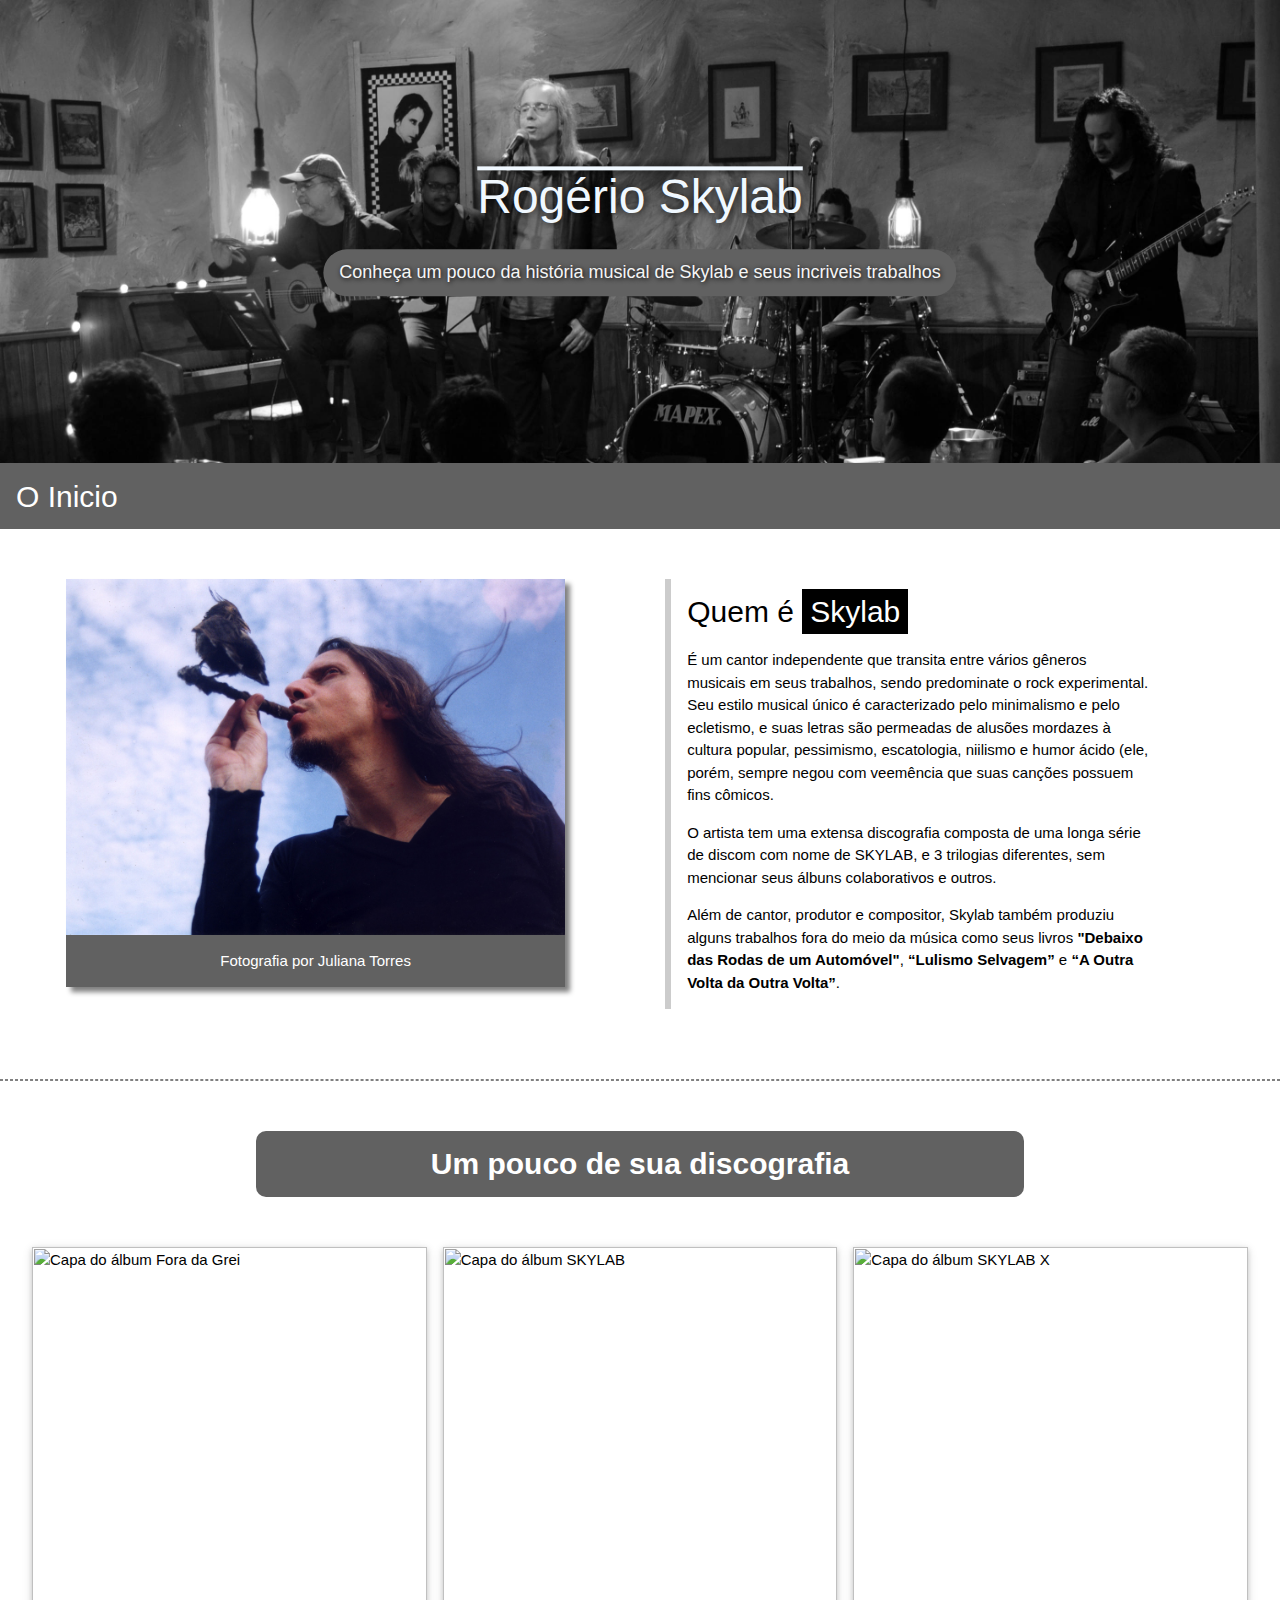
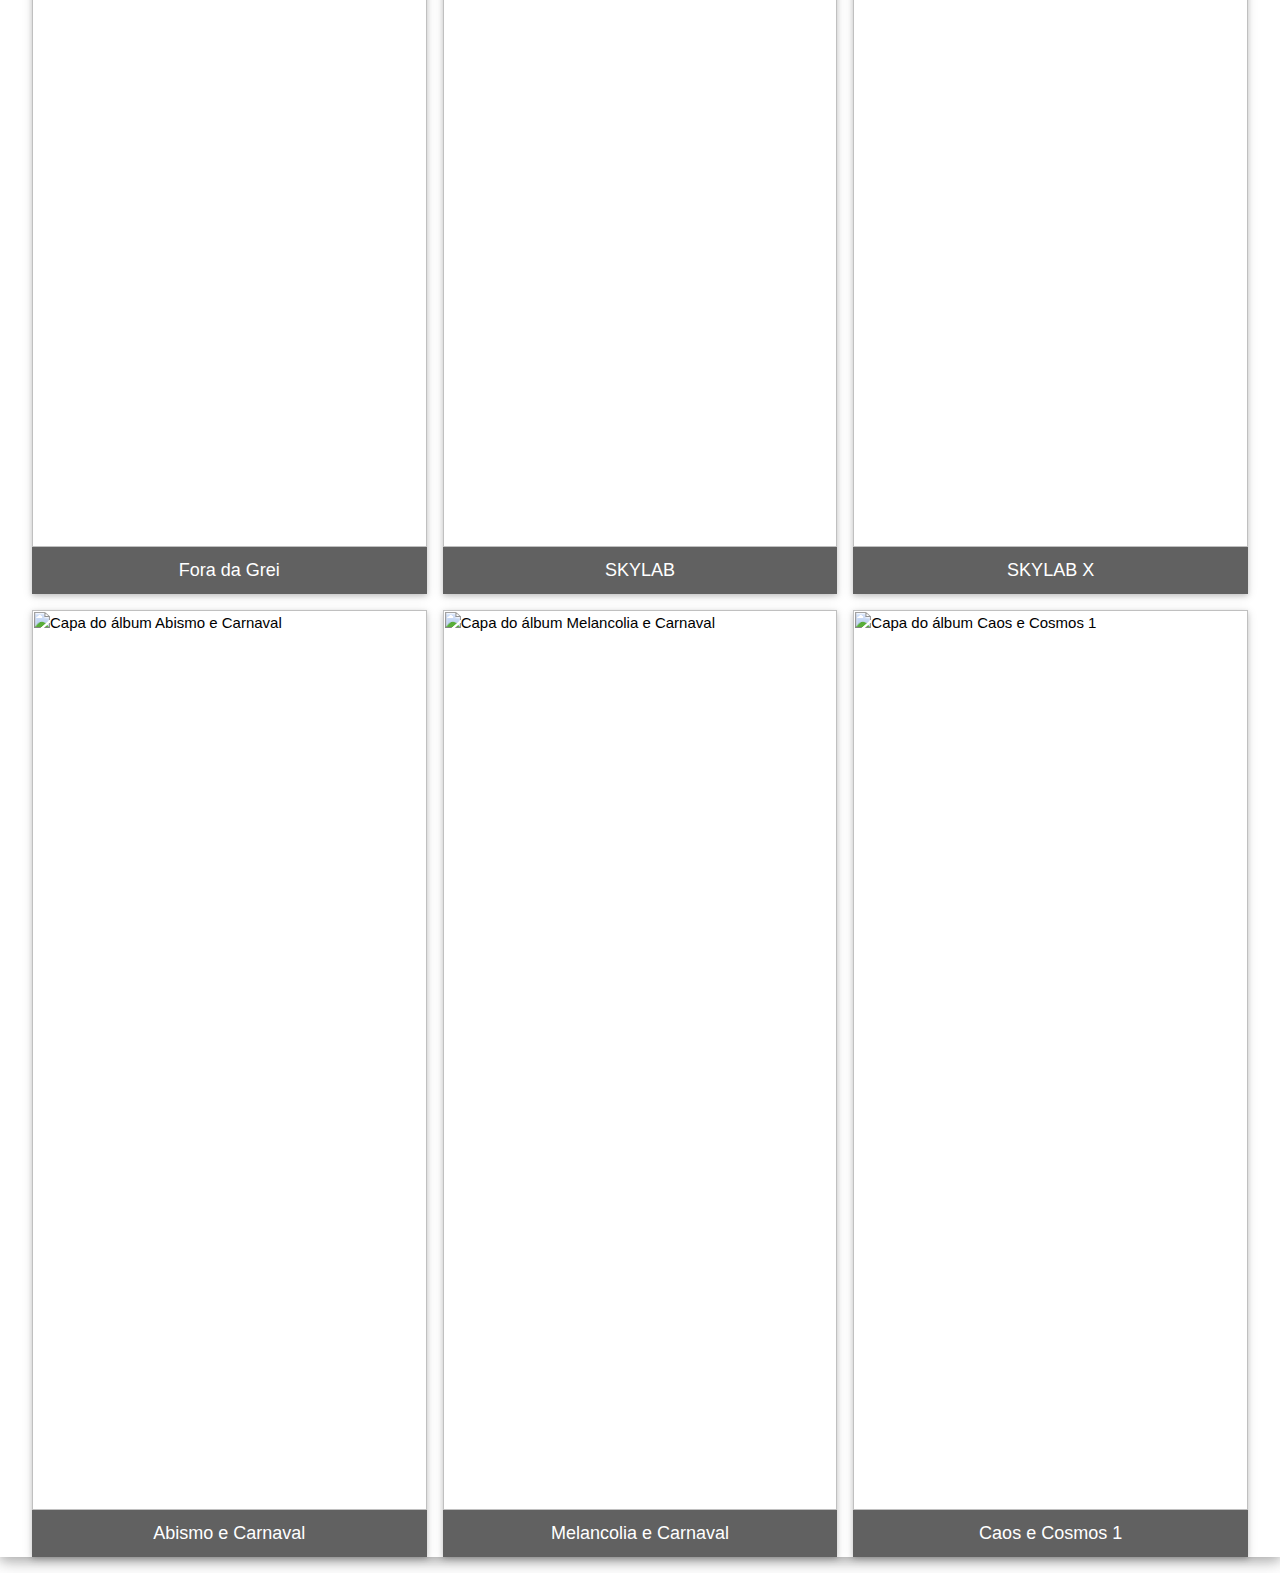
==== index.html @ dd17970e "Add files via upload" ====
<html>
    <head>
        <title>Rogério Skylab</title>
        <link rel="stylesheet" href="style.css">
        <link rel="stylesheet" href="https://www.w3schools.com/w3css/4/w3.css">
    </head>
    <body>
        <div class="w3-display-container">
            <img id="header" src="imgs/header.jpg" alt="skylab em gravação de DVD">
            <div class="w3-display-middle w3-center">
                <h1 id="titulo" class="w3-xxxlarge">Rogério Skylab</h1>
                <div class="w3-panel w3-dark-grey w3-round-xxlarge">
                    <h5 id="subtitulo">Conheça um pouco da história musical de Skylab e seus incriveis trabalhos</h5>
                </div>
            </div>
        </div>
        <div class="w3-card-4">
            <div class="w3-container w3-dark-gray">
                <h2>O Inicio</h2>
            </div>

            <div>
                <div class="w3-container">          
                    <div class="card">
                        <div class="foto-card">
                            <img src="imgs/sky_imprensa01.jpg" alt="Rogério Skylab" id="skylab-card">
                            <div class="w3-container w3-center w3-dark-gray">
                                <p>Fotografia por Juliana Torres</p>
                            </div>
                        </div>
                    </div>

                    <div class="art">
                        <div class="w3-container w3-leftbar">
                            <h2>Quem é <span class="w3-tag">Skylab</span></h2>
                            <p class="historia">
                            É um cantor independente que transita entre vários gêneros musicais em seus trabalhos, sendo predominate o rock experimental. 
                            Seu estilo musical único é caracterizado pelo minimalismo e pelo ecletismo, e suas letras são permeadas de alusões mordazes à cultura popular,
                            pessimismo, escatologia, niilismo e humor ácido (ele, porém, sempre negou com veemência que suas canções possuem fins cômicos.
                            </p>
                                    
                            <p class="historia">
                            O artista tem uma extensa discografia composta de uma longa série de discom com nome de SKYLAB, e 3 trilogias diferentes, sem mencionar seus álbuns
                            colaborativos e outros.
                            </p>
                            
                            <p class="historia">
                                Além de cantor, produtor e compositor, Skylab também produziu alguns trabalhos fora do meio da música como seus livros <b>"Debaixo das Rodas de um Automóvel"</b>,
                                <b>“Lulismo Selvagem”</b> e <b>“A Outra Volta da Outra Volta”</b>.
                            </p>
                        </div>
                    </div>
            </div>

            <hr class="separa">

            <div class="w3-container w3-dark-gray w3-center section">
                <h2><b>Um pouco de sua discografia</b></h2>
            </div>
            <div class="w3-row-padding w3-margin">
                <div class="w3-third">
                    <div class="w3-card">
                        <img src="imgs/fora_da_grei.jpg" alt="Capa do álbum Fora da Grei" style="width: 100%;" class="w3-hover-opacity">
                        <div class="w3-container w3-dark-gray w3-center">
                            <h5>Fora da Grei</h5>
                        </div>
                    </div>
                </div>

                <div class="w3-third">
                    <div class="w3-card">
                        <img src="imgs/skylab.jpeg" alt="Capa do álbum SKYLAB" style="width: 100%;" class="w3-hover-opacity">
                        <div class="w3-container w3-dark-gray w3-center">
                            <h5>SKYLAB</h5>
                        </div>
                    </div>
                </div>
                <div class="w3-third">
                    <div class="w3-card">
                        <img src="imgs/skylab_x.jpeg" alt="Capa do álbum SKYLAB X" style="width: 100%;" class="w3-hover-opacity">
                        <div class="w3-container w3-dark-gray w3-center">
                            <h5>SKYLAB X</h5>
                        </div>
                    </div>
                </div>
            </div>
            <div class="w3-row-padding w3-margin">
                <div class="w3-third">
                    <div class="w3-card">
                        <img src="imgs/abismo_carnaval.jpeg" alt="Capa do álbum Abismo e Carnaval" style="width: 100%;" class="w3-hover-opacity">
                        <div class="w3-container w3-dark-gray w3-center">
                            <h5>Abismo e Carnaval</h5>
                        </div>
                    </div>
                </div>

                <div class="w3-third">
                    <div class="w3-card">
                        <img src="imgs/melancolia_carnaval.jpeg" alt="Capa do álbum Melancolia e Carnaval" style="width: 100%;" class="w3-hover-opacity">
                        <div class="w3-container w3-dark-gray w3-center">
                            <h5>Melancolia e Carnaval</h5>
                        </div>
                    </div>
                </div>
                <div class="w3-third">
                    <div class="w3-card">
                        <img src="imgs/caos_cosmos_1.jpeg" alt="Capa do álbum Caos e Cosmos 1" style="width: 100%;" class="w3-hover-opacity">
                        <div class="w3-container w3-dark-gray w3-center">
                            <h5>Caos e Cosmos 1</h5>
                        </div>
                    </div>
                </div>
            </div>

            <!-- CONTINUAR AQUI -->

        </div>
    </body>
</html>
---- style.css ----
@import url('https://fonts.googleapis.com/css2?family=Merriweather&display=swap');

body {
    font-family: 'Merriweather', serif;
}

.separa {
    border: 1px dashed gray;
}

.card {
    width: 40%;
    margin: 50px;
    float: left;
}

.foto-card {
    width: fit-content;
    box-shadow: 5px 5px 5px gray;
}

.art {
    width: 40%;
    margin: 50px;
    float: left;
}

.section {
    width: 60%;
    margin: 50px auto;
    border-radius: 10px;
}

/*  IDs  */

#titulo {
    color: aliceblue;
    text-shadow:0px 0px 10px black;
    text-decoration: overline;
}
#subtitulo {
    color: whitesmoke;
    text-shadow: 1px 1px 5px #000;
}
#header {
    width: 100%;
}
#skylab-card {
    width: 100%;
    float: left;
}

.historia {
    text-size-adjust: 70%;
}
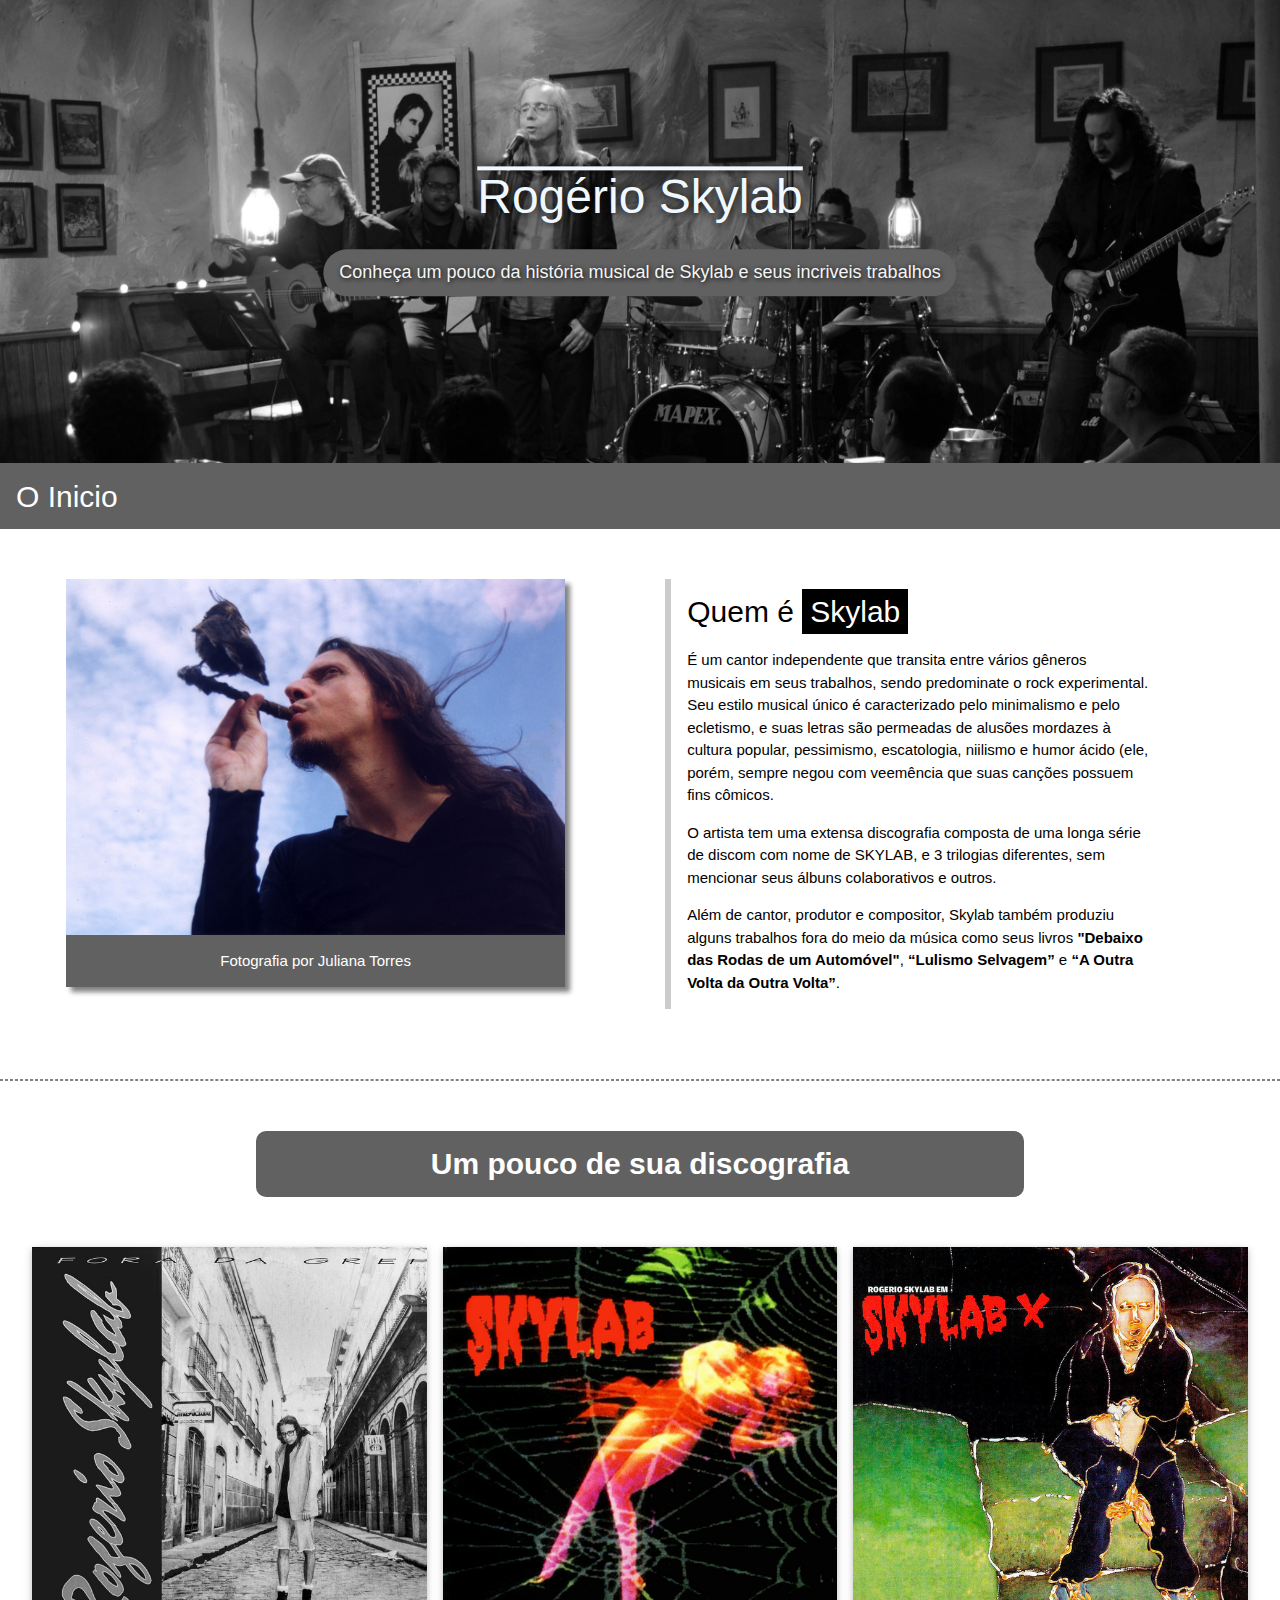
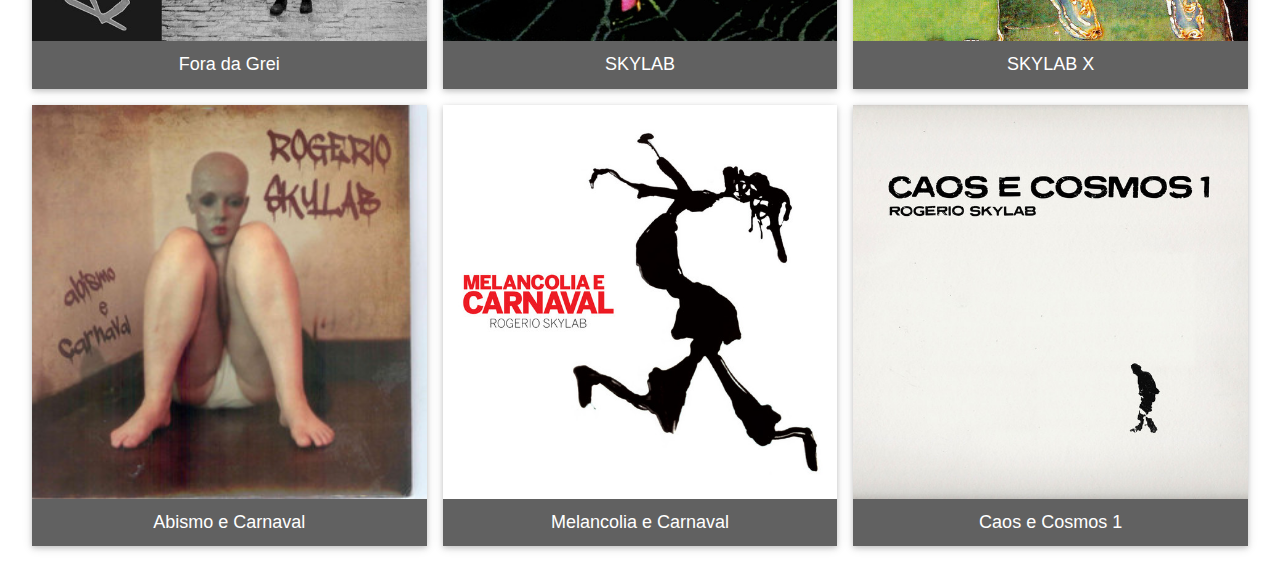
==== commit d17354d6: "Update index.html" ====
--- a/index.html
+++ b/index.html
@@ -1,4 +1,5 @@
-<html>
+<!DOCTYPE html>
+<html lang="pt-BR">
     <head>
         <title>Rogério Skylab</title>
         <link rel="stylesheet" href="style.css">
@@ -14,7 +15,6 @@
                 </div>
             </div>
         </div>
-        <div class="w3-card-4">
             <div class="w3-container w3-dark-gray">
                 <h2>O Inicio</h2>
             </div>
@@ -116,4 +116,4 @@
 
         </div>
     </body>
-</html>+</html>
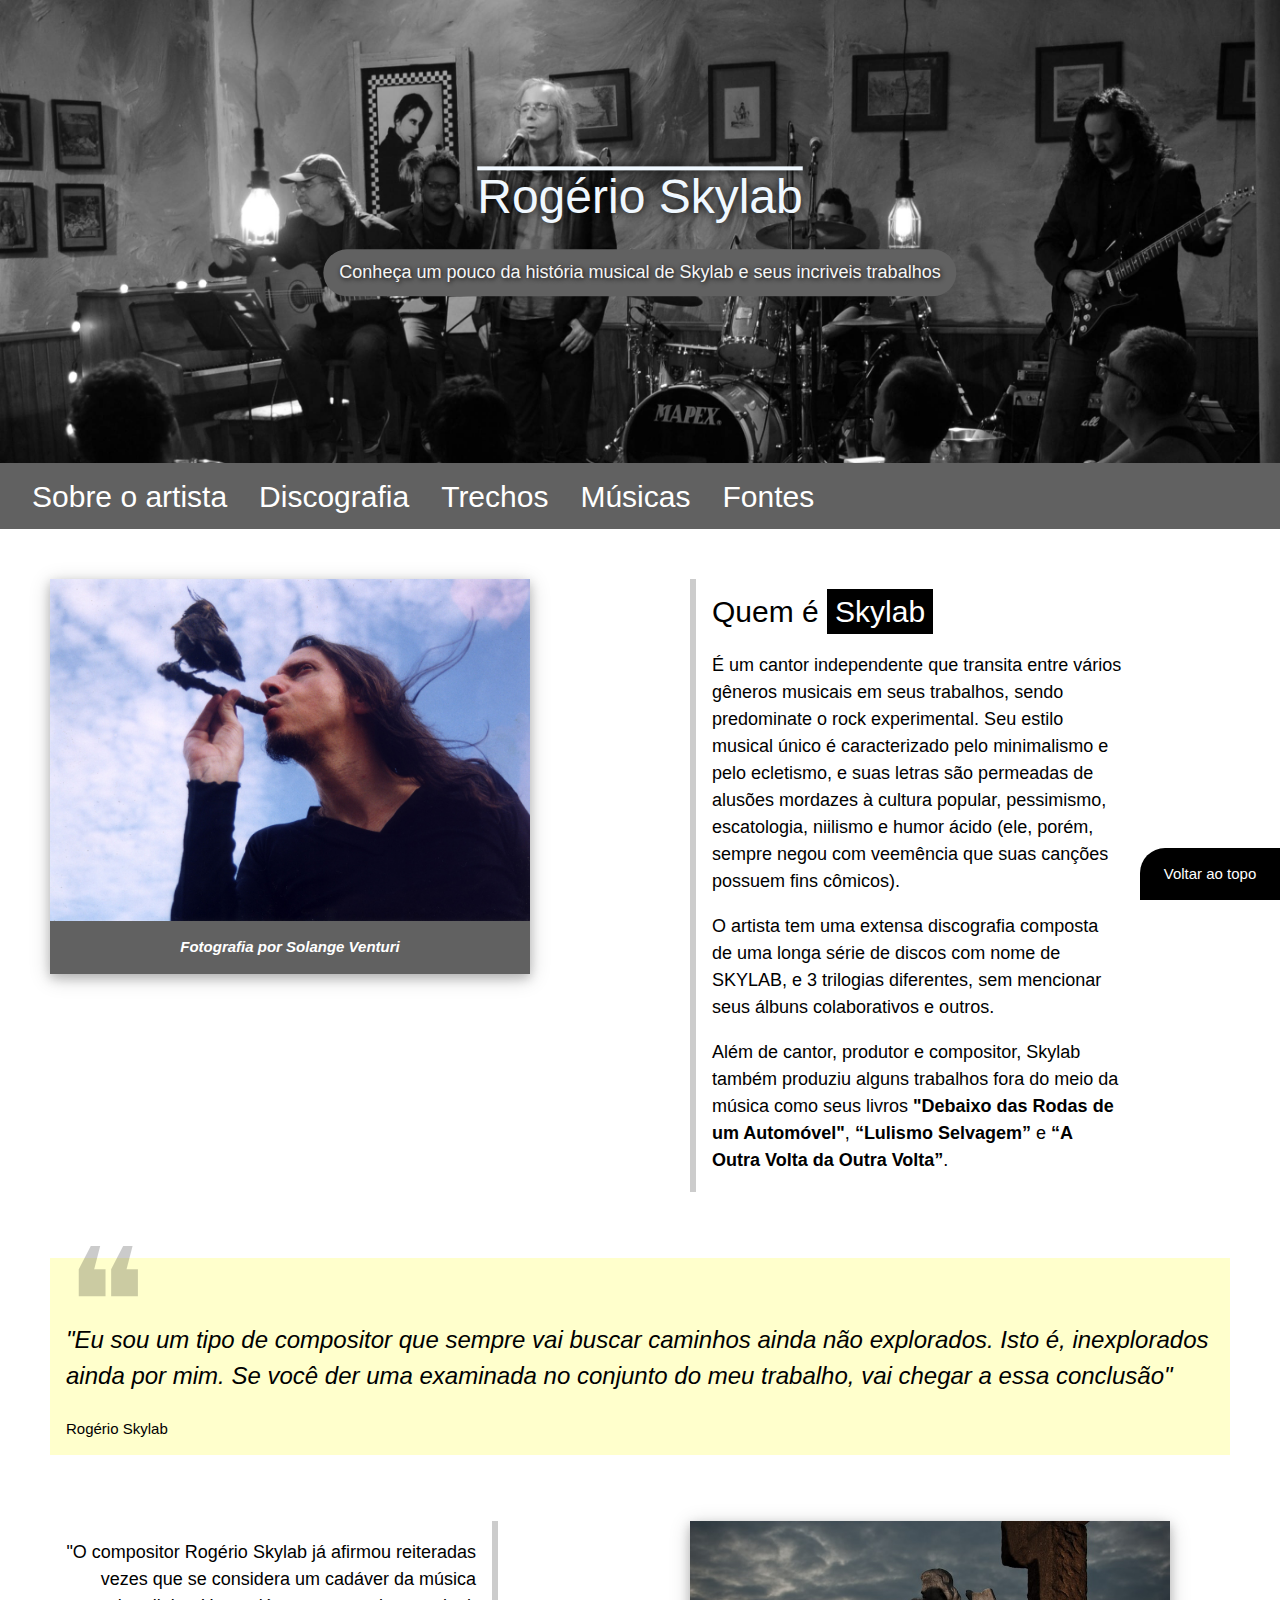
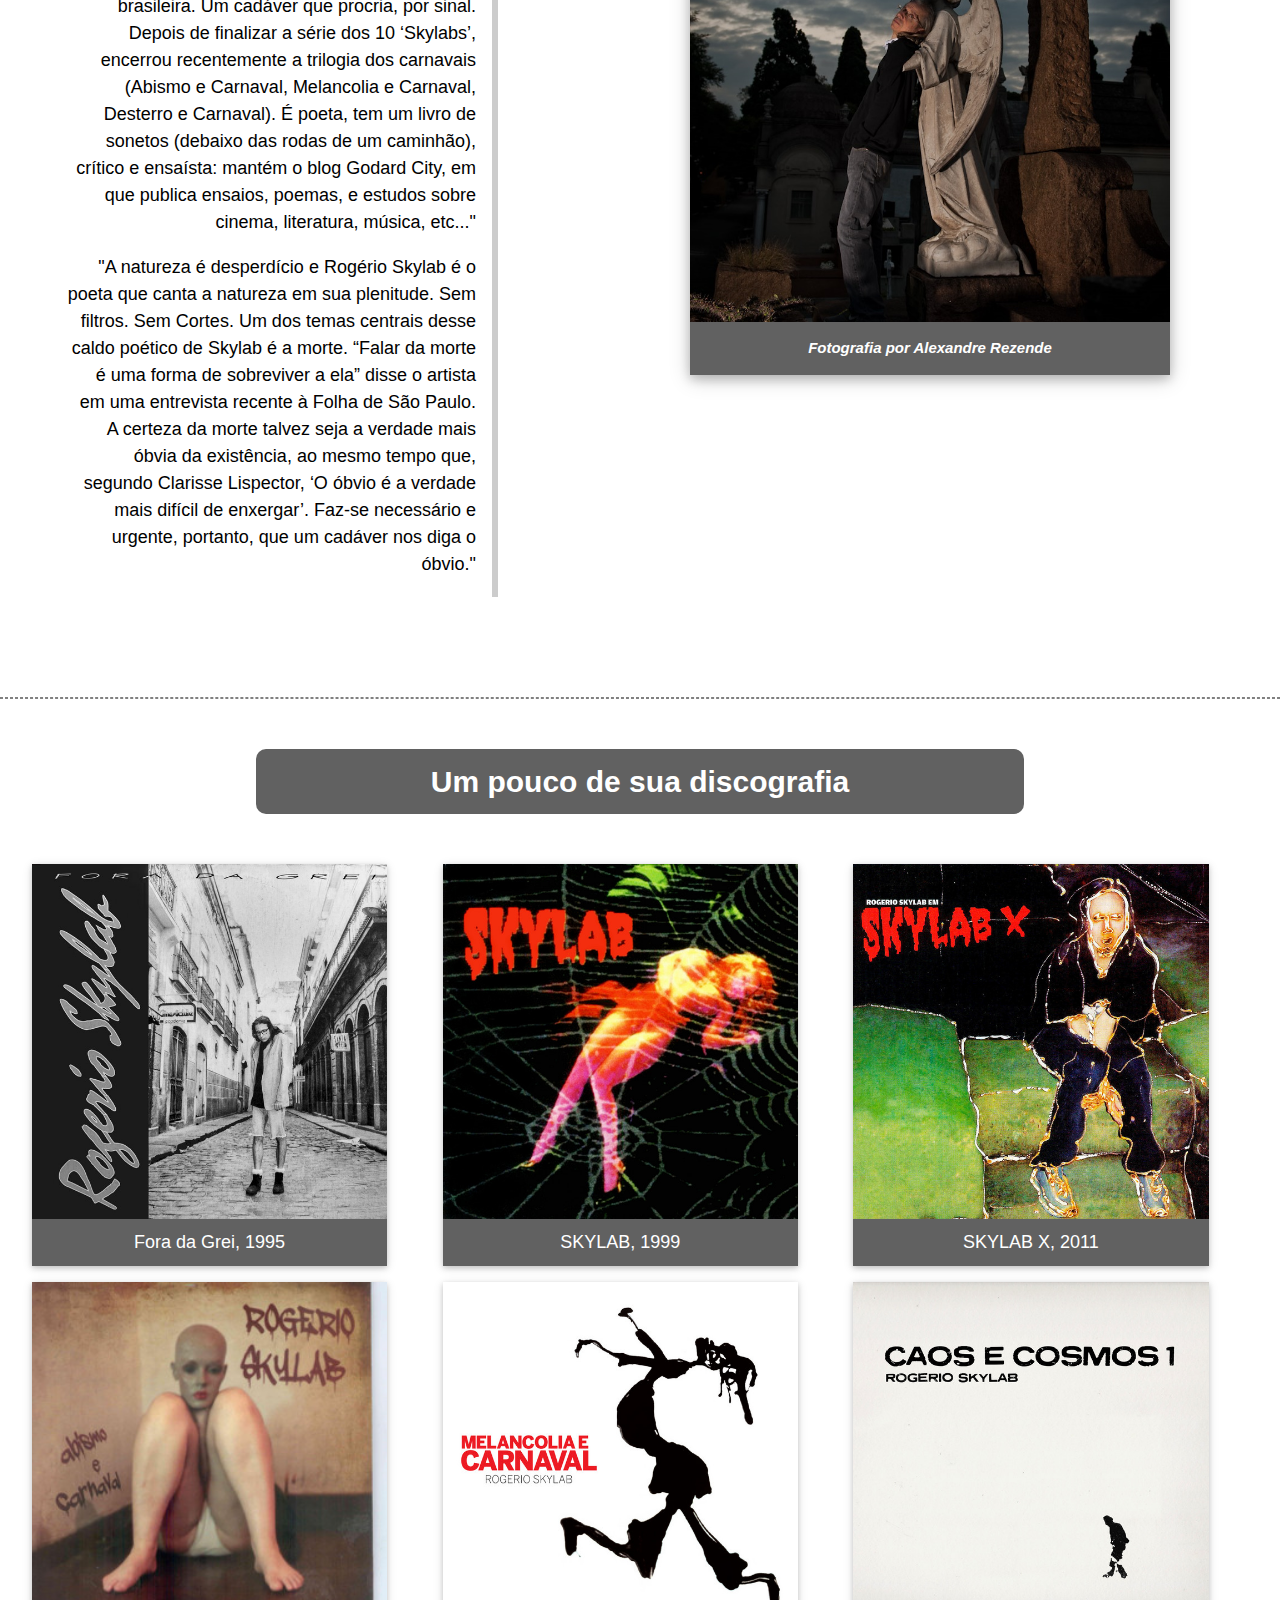
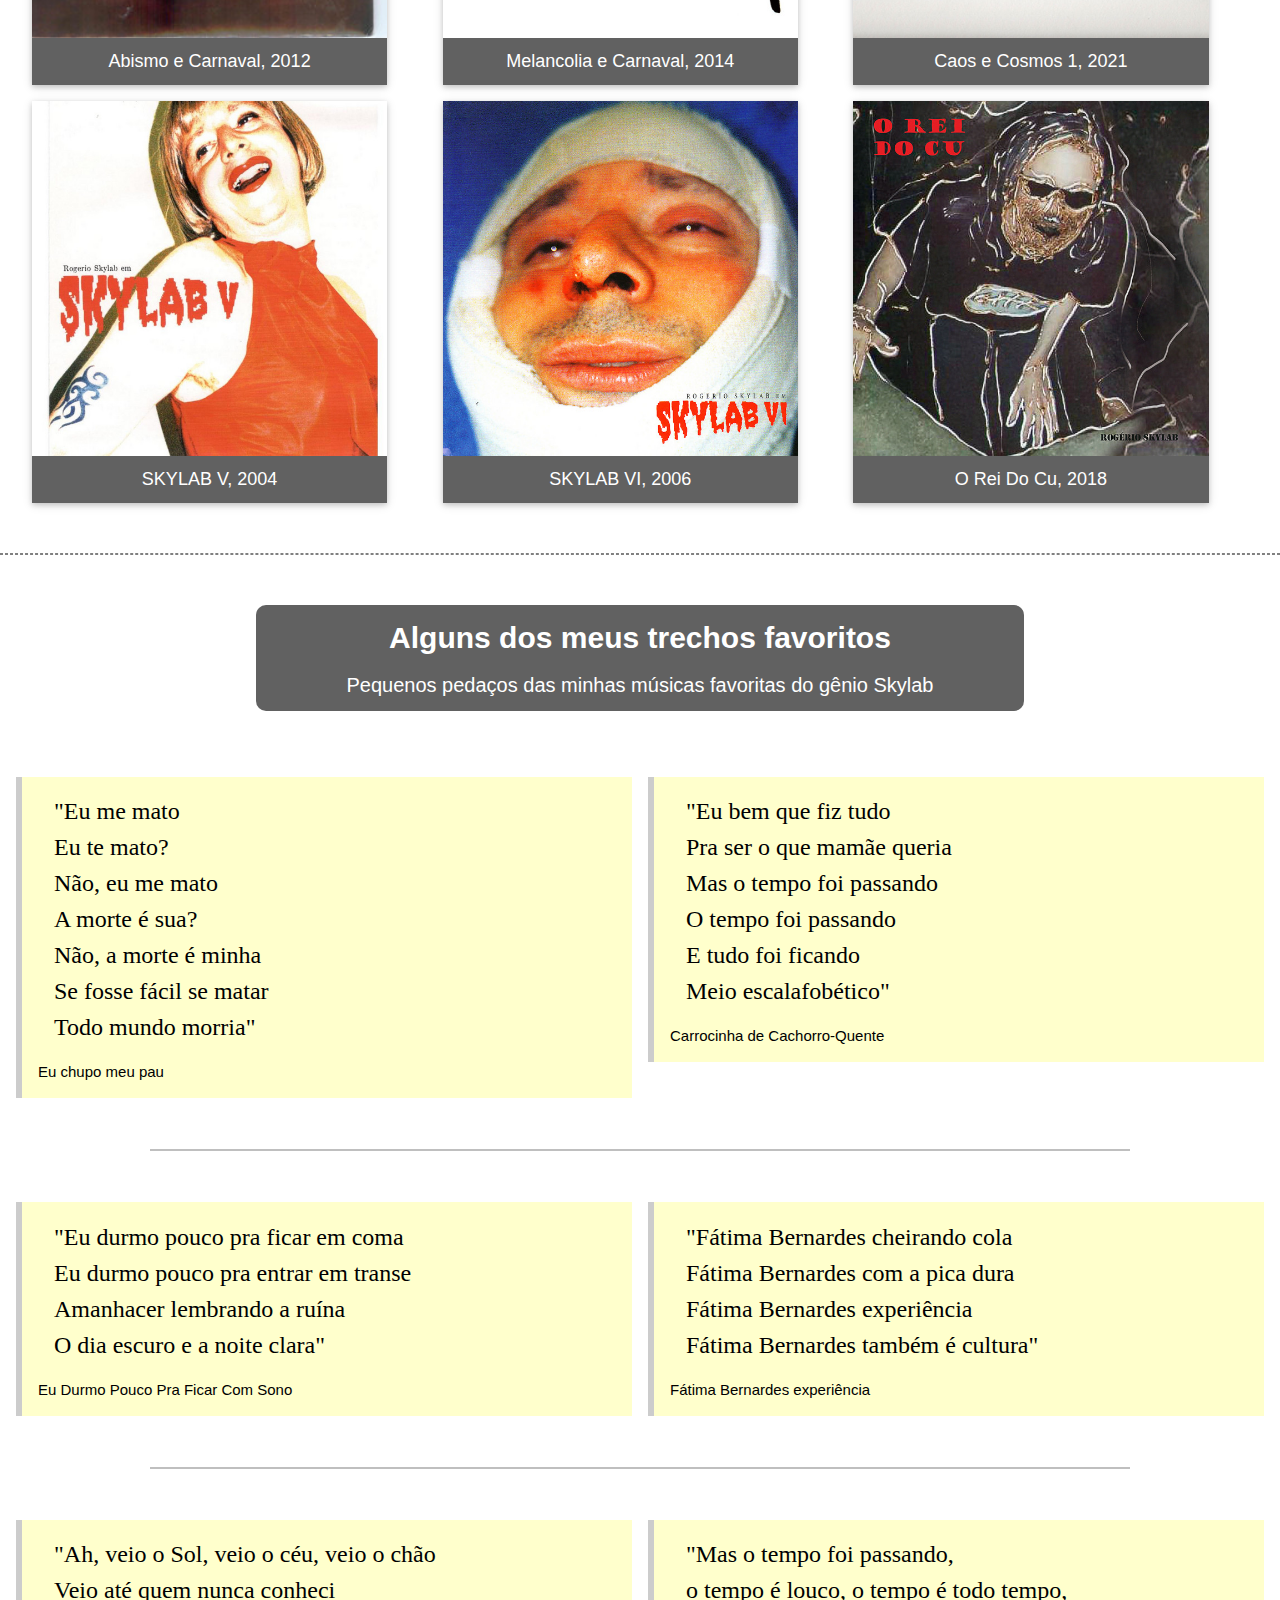
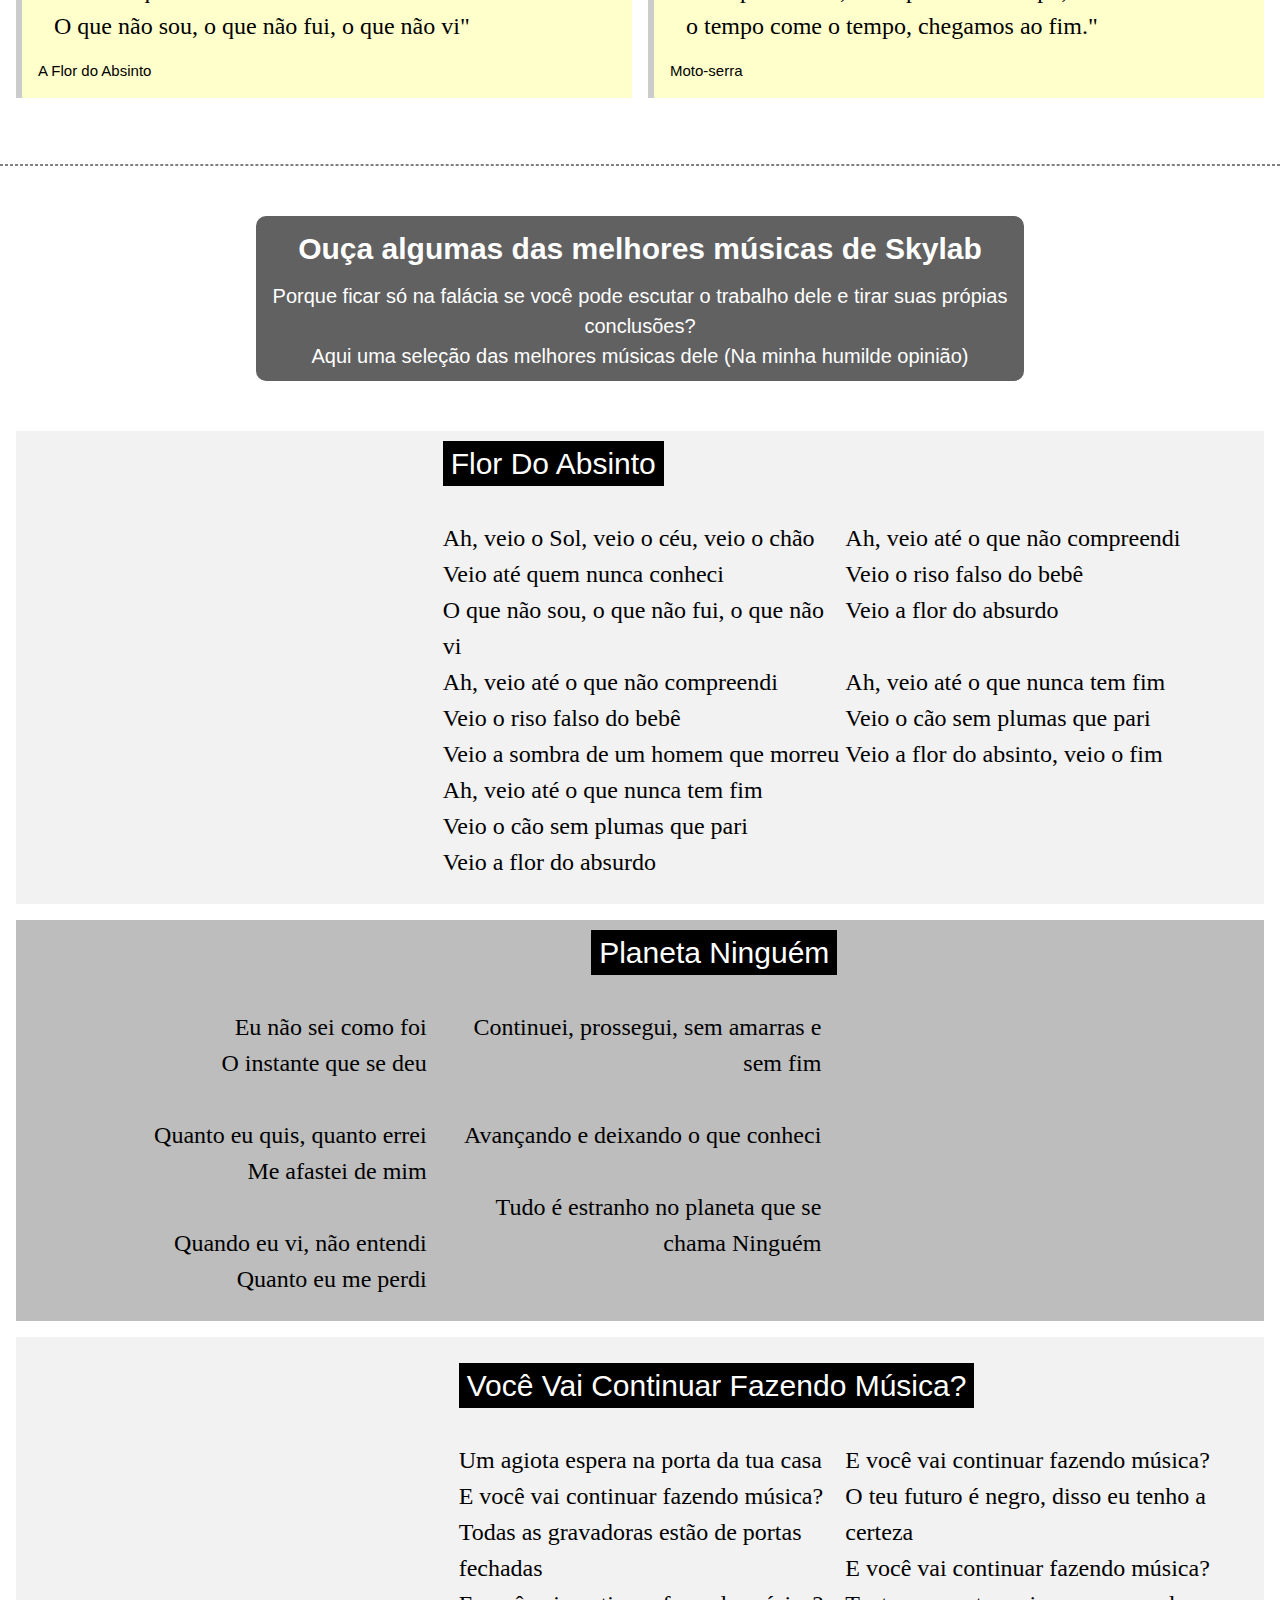
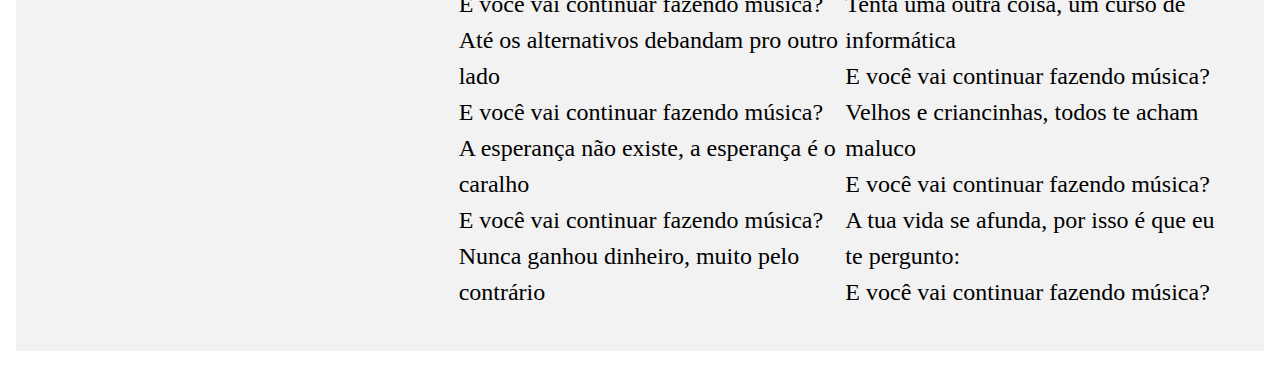
==== commit a6bf305c: "Add files via upload" ====
--- a/index.html
+++ b/index.html
@@ -1,11 +1,20 @@
 <!DOCTYPE html>
 <html lang="pt-BR">
-    <head>
-        <title>Rogério Skylab</title>
-        <link rel="stylesheet" href="style.css">
-        <link rel="stylesheet" href="https://www.w3schools.com/w3css/4/w3.css">
-    </head>
-    <body>
+
+<head>
+    <title>Rogério Skylab</title>
+    <link rel="stylesheet" href="css/style.css">
+    <link rel="stylesheet" href="https://www.w3schools.com/w3css/4/w3.css">
+    <link rel="shortcut icon" href="imgs/favicon.ico" type="image/x-icon">
+</head>
+
+<body>
+    <div>
+        <div class="topo">
+            <a href="#">
+                <p>Voltar ao topo</p>
+            </a>
+        </div>
         <div class="w3-display-container">
             <img id="header" src="imgs/header.jpg" alt="skylab em gravação de DVD">
             <div class="w3-display-middle w3-center">
@@ -15,105 +24,567 @@
                 </div>
             </div>
         </div>
-            <div class="w3-container w3-dark-gray">
-                <h2>O Inicio</h2>
-            </div>
+        <div class="w3-container w3-dark-gray" id="inicio">
+            <div class="nav-item"><a href="#inicio">
+                    <h2>Sobre o artista</h2>
+                </a></div>
+            <div class="nav-item"><a href="#disco">
+                    <h2>Discografia</h2>
+                </a></div>
+            <div class="nav-item"><a href="#trechos">
+                    <h2>Trechos</h2>
+                </a></div>
+            <div class="nav-item"><a href="#ouvir">
+                    <h2>Músicas</h2>
+                </a></div>
+                <div class="nav-item"><a href="fontes.html">
+                    <h2>Fontes</h2>
+                </a></div>
+
+        </div>
+
+        <div>
+            <div class="w3-row">
+                <div class="w3-half">
+                    <div class="w3-card-4 skylab-card">
+                        <img src="imgs/sky_imprensa01.jpg" alt="Rogério Skylab" class="card-img w3-hover-grayscale">
+                        <div class="w3-container w3-center w3-dark-gray">
+                            <p>Fotografia por Solange Venturi</p>
+                        </div>
+                    </div>
+                </div>
+                <div class="w3-half">
+                    <div class="w3-container w3-leftbar skylab-info">
+                        <h2>Quem é <span class="w3-tag">Skylab</span></h2>
+                        <p class="w3-large">
+                            É um cantor independente que transita entre vários gêneros musicais em seus trabalhos, sendo
+                            predominate o rock experimental.
+                            Seu estilo musical único é caracterizado pelo minimalismo e pelo ecletismo, e suas letras
+                            são permeadas de alusões mordazes à cultura popular,
+                            pessimismo, escatologia, niilismo e humor ácido (ele, porém, sempre negou com veemência que
+                            suas canções possuem fins cômicos).
+                        </p>
+
+                        <p class="w3-large">
+                            O artista tem uma extensa discografia composta de uma longa série de discos com nome de
+                            SKYLAB, e 3 trilogias diferentes, sem mencionar seus álbuns
+                            colaborativos e outros.
+                        </p>
+
+                        <p class="w3-large">
+                            Além de cantor, produtor e compositor, Skylab também produziu alguns trabalhos fora do meio
+                            da música como seus livros <b>"Debaixo das Rodas de um Automóvel"</b>,
+                            <b>“Lulismo Selvagem”</b> e <b>“A Outra Volta da Outra Volta”</b>.
+                        </p>
+                    </div>
+                </div>
+            </div>
+            <div class="w3-panel w3-pale-yellow quote">
+                <span style="font-size:150px;line-height:0.6em;opacity:0.2">&#10077;</span>
+                <p class="w3-xlarge" style="margin-top:-40px">
+                    <i>"Eu sou um tipo de compositor que sempre vai buscar caminhos ainda não explorados. Isto é,
+                        inexplorados ainda por mim. Se você der uma examinada no conjunto do meu trabalho, vai chegar a
+                        essa conclusão"</i>
+                </p>
+                <p>Rogério Skylab</p>
+            </div>
+
+            <div class="w3-row">
+                <div class="w3-half">
+                    <div class="w3-container w3-rightbar w3-large skylab-info w3-right-align">
+                        <p>"O compositor Rogério Skylab já afirmou reiteradas vezes que se considera um cadáver da
+                            música brasileira. Um cadáver que procria, por sinal. Depois de finalizar a série dos 10
+                            ‘Skylabs’, encerrou recentemente a trilogia dos carnavais (Abismo e Carnaval, Melancolia e
+                            Carnaval, Desterro e Carnaval). É poeta, tem um livro de sonetos (debaixo das rodas de um
+                            caminhão), crítico e ensaísta: mantém o blog Godard City, em que publica ensaios, poemas, e
+                            estudos sobre cinema, literatura, música, etc..."
+                        </p>
+                        <p>"A natureza é desperdício e Rogério Skylab é o poeta que canta a natureza em sua plenitude.
+                            Sem filtros. Sem Cortes.
+                            Um dos temas centrais desse caldo poético de Skylab é a morte. “Falar da morte é uma forma
+                            de sobreviver a ela” disse o artista em uma entrevista recente à Folha de São Paulo. A
+                            certeza da morte talvez seja a verdade mais óbvia da existência, ao mesmo tempo que, segundo
+                            Clarisse Lispector, ‘O óbvio é a verdade mais difícil de enxergar’. Faz-se necessário e
+                            urgente, portanto, que um cadáver nos diga o óbvio."
+                        </p>
+                    </div>
+                </div>
+                <div class="w3-half">
+                    <div class="w3-card-4 skylab-card" >
+                        <img src="imgs/04_2011_1.jpg" alt="Skylab em cemitério" class="card-img w3-hover-grayscale">
+                        <div class="w3-container w3-center w3-dark-gray">
+                            <p>Fotografia por Alexandre Rezende</p>
+                        </div>
+                    </div>
+                </div>
+            </div>
+
+            <hr class="separa">
+
+            <div class="w3-container w3-dark-gray w3-center section" id="disco">
+                <h2><b>Um pouco de sua discografia</b></h2>
+            </div>
+            <div class="w3-row-padding w3-margin">
+                <div class="w3-third">
+                    <div class="w3-card cover">
+                        <img src="imgs/fora_da_grei.jpg" alt="Capa do álbum Fora da Grei">
+                        <div class="texto">
+                            <ul class="list">
+                                <h3>Tracklist</h3>
+                                <li>Uma Ideia na Mão e um Violão Vagabundo na Cabeça</li>
+                                <li>Fora da Grei</li>
+                                <li>Blues do Para-Choque</li>
+                                <li>Casas da Banha</li>
+                                <li>Palavras São Voláteis</li>
+                                <li>Essa Voz</li>
+                                <li>Naquela Noite</li>
+                                <li>Minha Vida É uma Estrada</li>
+                                <li>Tucuruí</li>
+                                <li>Polka</li>
+                            </ul>
+                        </div>
+                        <div class="w3-container w3-dark-gray w3-center">
+                            <h5>Fora da Grei, 1995</h5>
+                        </div>
+                    </div>
+                </div>
+
+                <div class="w3-third">
+                    <div class="w3-card cover">
+                        <img src="imgs/skylab.jpeg" alt="Capa do álbum SKYLAB">
+                        <div class="texto">
+                            <ul class="list">
+                                <h3>Tracklist</h3>
+                                <li>Motosserra</li>
+                                <li>Urubu</li>
+                                <li>Matador de Passarinho</li>
+                                <li>Matadouro de Almas</li>
+                                <li>Derrame</li>
+                                <li>No Cemitério</li>
+                                <li>Funérea</li>
+                                <li>Naquela Noite</li>
+                                <li>Vampiro Mordido</li>
+                                <li>Pedigree</li>
+                                <li>Carne Humana</li>
+                            </ul>
+                        </div>
+                        <div class="w3-container w3-dark-gray w3-center">
+                            <h5>SKYLAB, 1999</h5>
+                        </div>
+                    </div>
+                </div>
+                <div class="w3-third">
+                    <div class="w3-card cover">
+                        <img src="imgs/skylab_x.jpeg" alt="Capa do álbum SKYLAB X">
+                        <div class="texto">
+                            <ul class="list">
+                                <h3>Tracklist</h3>
+                                <li>Analfabeto</li>
+                                <li>Se Tá Tudo Por Um Triz</li>
+                                <li>Aonde Eu Vivo, Aonde Eu Moro</li>
+                                <li>Eu Não Consigo Sair Daqui</li>
+                                <li>Bandeira Negra</li>
+                                <li>Zumbi É Gay</li>
+                                <li>Cueca</li>
+                                <li>Avesso</li>
+                                <li>Eu Roubei A Gravata?</li>
+                                <li>No Sertão Da Minha Vida</li>
+                                <li>O Pensamento Voa</li>
+                                <li>O Trem</li>
+                                <li>O Corvo</li>
+                                <li>Quem Responde É O Diabo</li>
+                                <li>Rota Em Colisão</li>
+                            </ul>
+                        </div>
+
+                        <div class="w3-container w3-dark-gray w3-center">
+                            <h5>SKYLAB X, 2011</h5>
+                        </div>
+                    </div>
+                </div>
+            </div>
+            <div class="w3-row-padding w3-margin">
+                <div class="w3-third">
+                    <div class="w3-card cover">
+                        <img src="imgs/abismo_carnaval.jpeg" alt="Capa do álbum Abismo e Carnaval">
+                        <div class="texto">
+                            <ul class="list">
+                                <h3>Tracklist</h3>
+                                <li>Abismo E Carnaval</li>
+                                <li>Sem Saída</li>
+                                <li>Um Acorde Imperfeito</li>
+                                <li>Palmeira Brasileira</li>
+                                <li>Seca E Capim</li>
+                                <li>Empadinha De Camarão</li>
+                                <li>Se Fosse Impossível A Canção</li>
+                                <li>Só</li>
+                                <li>Num Banco Da Praça</li>
+                                <li>Baleia De Aquário</li>
+                                <li>Eu Sou Uma Pedra</li>
+                                <li>Equivocidade</li>
+                            </ul>
+                        </div>
+                        <div class="w3-container w3-dark-gray w3-center">
+                            <h5>Abismo e Carnaval, 2012</h5>
+                        </div>
+                    </div>
+                </div>
+
+                <div class="w3-third">
+                    <div class="w3-card cover">
+                        <img src="imgs/melancolia_carnaval.jpeg" alt="Capa do álbum Melancolia e Carnaval">
+                        <div class="texto">
+                            <ul class="list">
+                                <h3>Tracklist</h3>
+                                <li>Elegante, Decadente</li>
+                                <li>Beira Do Cais</li>
+                                <li>Palavras São Voláteis</li>
+                                <li>Hino Americano</li>
+                                <li>Cogito</li>
+                                <li>Desmanchar</li>
+                                <li>Aqui Todo Mundo É Preto</li>
+                                <li>Tudo É Tão Deprê</li>
+                                <li>Eu Corro</li>
+                                <li>Curador</li>
+                                <li>Vamos Esquecer</li>
+                            </ul>
+                        </div>
+                        <div class="w3-container w3-dark-gray w3-center">
+                            <h5>Melancolia e Carnaval, 2014</h5>
+                        </div>
+                    </div>
+                </div>
+                <div class="w3-third">
+                    <div class="w3-card cover">
+                        <img src="imgs/caos_cosmos_1.jpeg" alt="Capa do álbum Caos e Cosmos 1">
+                        <div class="texto">
+                            <ul class="list">
+                                <h3>Tracklist</h3>
+                                <li>Nave Prateada</li>
+                                <li>As Vozes</li>
+                                <li>E recomeça tudo a girar</li>
+                                <li>EU</li>
+                                <li>No Vazio da Canção</li>
+                                <li>Canção da Meia Noite</li>
+                                <li>Quem será que ele é?</li>
+                                <li>Esse nosso papo</li>
+                                <li>Leste</li>
+                                <li>Seguem as fotos</li>
+                                <li>Cópia da Cópia</li>
+                                <li>Nômades</li>
+                                <li>Ritual</li>
+                                <li>Cantos de Maldoror</li>
+                                <li>O que tinha pra contar</li>
+                                <li>As coisas que ficaram por dizer</li>
+                                <li>Será que tem?</li>
+                                <li>Uma Partícula</li>
+                            </ul>
+                        </div>
+                        <div class="w3-container w3-dark-gray w3-center">
+                            <h5>Caos e Cosmos 1, 2021</h5>
+                        </div>
+                    </div>
+                </div>
+            </div>
+
+            <div class="w3-row-padding w3-margin">
+                <div class="w3-third">
+                    <div class="w3-card cover">
+                        <img src="imgs/skylab_v.jpg" alt="Capa do álbum SKYLAB V">
+                        <div class="texto">
+                            <ul class="list">
+                                <h3>Tracklist</h3>
+                                <li>Os Ratos</li>
+                                <li>Tarado</li>
+                                <li>Você Vai Continuar Fazendo Mùsica?</li>
+                                <li>Não Sou Ninguém</li>
+                                <li>22x2=43</li>
+                                <li>Homem Do Mal</li>
+                                <li>Eu Fico Nervoso</li>
+                                <li>Legal, Legal</li>
+                                <li>Mastigando Um Chiclete</li>
+                                <li>A Natureza</li>
+                                <li>Semana Passada</li>
+                                <li>Viver Morrendo</li>
+                                <li>Aquela Coisa Toda</li>
+                                <li>Dinheiro</li>
+                                <li>Você É Feia</li>
+                                <li>O Coveiro</li>
+                                <li>Eu Tô Pensando</li>
+                                <li>Fátima Bernardes experiência</li>
+                            </ul>
+                        </div>
+                        <div class="w3-container w3-dark-gray w3-center">
+                            <h5>SKYLAB V, 2004</h5>
+                        </div>
+                    </div>
+                </div>
+                <div class="w3-third">
+                    <div class="w3-card cover">
+                        <img src="imgs/skylab_vi.jpg" alt="Capa do álbum SKYLAB VI">
+                        <div class="texto">
+                            <ul class="list">
+                                <h3>Tracklist</h3>
+                                <li>Alucinação</li>
+                                <li>Isto Não É John Cage</li>
+                                <li>Cu E Boca</li>
+                                <li>Hino Nacional Do Skylab</li>
+                                <li>Vamos Repetir De Novo</li>
+                                <li>Quer Tc Comigo?</li>
+                                <li>Quanto Pior, Melhor</li>
+                                <li>Amo Muito Tudo Isso</li>
+                                <li>Torto, Torto</li>
+                                <li>Tudo Me Faz Bem</li>
+                                <li>Cadê Meu Pau?</li>
+                                <li>Dedo, Língua, Cu E Boceta</li>
+                                <li>Todo Mundo Mora Mal</li>
+                                <li>Para De Roncar, Filha Da Puta!!!</li>
+                                <li>Eu E Você</li>
+                                <li>Põe A Cabeça No Cu</li>
+                                <li>Eu Não Tenho Eu</li>
+                                <li>Me Dá Tudo Que Tiveres</li>
+                                <li>Tudo</li>
+                            </ul>
+                        </div>
+                        <div class="w3-container w3-dark-gray w3-center">
+                            <h5>SKYLAB VI, 2006</h5>
+                        </div>
+                    </div>
+                </div>
+                <div class="w3-third">
+                    <div class="w3-card cover">
+                        <img src="imgs/o_rei_do_cu.jpg" alt="Capa do álbum O Rei Do Cu">
+                        <div class="texto">
+                            <ul class="list">
+                                <h3>Tracklist</h3>
+                                <li>Eu durmo pouco pra ficar com sono</li>
+                                <li>Dedo no cu e gritaria</li>
+                                <li>O Eco da Queda</li>
+                                <li>O Impossível</li>
+                                <li>Meu signo</li>
+                                <li>O grande fim</li>
+                                <li>Cara de Cu</li>
+                                <li>Antes que o dia amanheça</li>
+                                <li>Jeneci, Kassin, Tulipa</li>
+                                <li>Maré Cheia</li>
+                                <li>O preto do Brizola</li>
+                                <li>O Rei do Cu</li>
+                            </ul>
+                        </div>
+                        <div class="w3-container w3-dark-gray w3-center">
+                            <h5>O Rei Do Cu, 2018</h5>
+                        </div>
+                    </div>
+                </div>
+            </div>
+
+
+            <hr class="separa">
 
             <div>
-                <div class="w3-container">          
-                    <div class="card">
-                        <div class="foto-card">
-                            <img src="imgs/sky_imprensa01.jpg" alt="Rogério Skylab" id="skylab-card">
-                            <div class="w3-container w3-center w3-dark-gray">
-                                <p>Fotografia por Juliana Torres</p>
+                <div class="w3-container w3-dark-gray w3-center section" id="trechos">
+                    <h2><b>Alguns dos meus trechos favoritos</b></h2>
+                    <h4>Pequenos pedaços das minhas músicas favoritas do gênio Skylab</h4>
+                </div>
+                <div class="w3-row-padding">
+                    <div class="w3-half">
+                        <div class="w3-panel w3-leftbar w3-pale-yellow">
+                            <p class="w3-xlarge w3-serif w3-margin">
+                                "Eu me mato <br>
+                                Eu te mato? <br>
+                                Não, eu me mato <br>
+                                A morte é sua? <br>
+                                Não, a morte é minha<br>
+                                Se fosse fácil se matar <br>
+                                Todo mundo morria"
+                            </p>
+                            <p>Eu chupo meu pau</p>
+                        </div>
+                    </div>
+                    <div class="w3-half">
+                        <div class="w3-panel w3-leftbar w3-pale-yellow">
+                            <p class="w3-xlarge w3-serif w3-margin">
+                                "Eu bem que fiz tudo <br>
+                                Pra ser o que mamãe queria <br>
+                                Mas o tempo foi passando <br>
+                                O tempo foi passando <br>
+                                E tudo foi ficando <br>
+                                Meio escalafobético"
+                            </p>
+                            <p>Carrocinha de Cachorro-Quente</p>
+                        </div>
+                    </div>
+                </div>
+
+                <hr class="separa2">
+
+                <div class="w3-row-padding">
+                    <div class="w3-half">
+                        <div class="w3-panel w3-leftbar w3-pale-yellow">
+                            <p class="w3-xlarge w3-serif w3-margin">
+                                "Eu durmo pouco pra ficar em coma<br>
+                                Eu durmo pouco pra entrar em transe <br>
+                                Amanhacer lembrando a ruína <br>
+                                O dia escuro e a noite clara"
+                            </p>
+                            <p>Eu Durmo Pouco Pra Ficar Com Sono</p>
+                        </div>
+                    </div>
+                    <div class="w3-half">
+                        <div class="w3-panel w3-leftbar w3-pale-yellow">
+                            <p class="w3-xlarge w3-serif w3-margin">
+                                "Fátima Bernardes cheirando cola<br>
+                                Fátima Bernardes com a pica dura <br>
+                                Fátima Bernardes experiência <br>
+                                Fátima Bernardes também é cultura"
+                            </p>
+                            <p>Fátima Bernardes experiência</p>
+                        </div>
+                    </div>
+                </div>
+
+                <hr class="separa2">
+
+                <div class="w3-row-padding">
+                    <div class="w3-half">
+                        <div class="w3-panel w3-leftbar w3-pale-yellow">
+                            <p class="w3-xlarge w3-serif w3-margin">
+                                "Ah, veio o Sol, veio o céu, veio o chão<br>
+                                Veio até quem nunca conheci <br>
+                                O que não sou, o que não fui, o que não vi"
+                            </p>
+                            <p>A Flor do Absinto</p>
+                        </div>
+                    </div>
+                    <div class="w3-half">
+                        <div class="w3-panel w3-leftbar w3-pale-yellow">
+                            <p class="w3-xlarge w3-serif w3-margin">
+                                "Mas o tempo foi passando,<br>
+                                o tempo é louco, o tempo é todo tempo, <br>
+                                o tempo come o tempo, chegamos ao fim."
+                            </p>
+                            <p>Moto-serra</p>
+                        </div>
+                    </div>
+                </div>
+            </div>
+
+            <hr class="separa">
+
+            <div class="w3-container w3-center w3-dark-gray section" id="ouvir">
+                <h2><b>Ouça algumas das melhores músicas de Skylab</b></h2>
+                <h4>Porque ficar só na falácia se você pode escutar o trabalho dele e tirar suas própias conclusões?
+                    <br> Aqui uma seleção das melhores músicas dele (Na minha humilde opinião)
+                </h4>
+            </div>
+            <div class="w3-row-padding light-gray w3-margin">
+                <div class="w3-third">
+                    <iframe width="100%" height="380px" src="https://www.youtube.com/embed/WhqNYM1MhlM"
+                        title="YouTube video player" frameborder="0"
+                        allow="accelerometer; autoplay; clipboard-write; encrypted-media; gyroscope; picture-in-picture; web-share"
+                        allowfullscreen></iframe>
+                </div>
+                <div class="w3-twothird">
+                    <div class="w3-row">
+                        <h2><span class="w3-tag">Flor Do Absinto</span></h2>
+                        <div class="w3-half">
+                            <p class="w3-serif w3-xlarge">Ah, veio o Sol, veio o céu, veio o chão <br>
+                                Veio até quem nunca conheci <br>
+                                O que não sou, o que não fui, o que não vi <br>
+                                Ah, veio até o que não compreendi <br>
+                                Veio o riso falso do bebê <br>
+                                Veio a sombra de um homem que morreu <br>
+                                Ah, veio até o que nunca tem fim <br>
+                                Veio o cão sem plumas que pari <br>
+                                Veio a flor do absurdo
+                            </p>
+                        </div>
+                        <div class="w3-half">
+                            <p class="w3-serif w3-xlarge">Ah, veio até o que não compreendi <br>
+                                Veio o riso falso do bebê <br>
+                                Veio a flor do absurdo <br>
+                                <br>
+                                Ah, veio até o que nunca tem fim <br>
+                                Veio o cão sem plumas que pari <br>
+                                Veio a flor do absinto, veio o fim <br>
+                            </p>
+                        </div>
+                    </div>
+                </div>
+            </div>
+            <div class="w3-row-padding gray w3-margin">
+                <div class="w3-twothird">
+                    <h2 class="w3-right-align"><span class="w3-tag">Planeta Ninguém</span></h2>
+                    <div class="w3-row-padding">
+                        <div class="w3-half">
+                            <p class="w3-serif w3-xlarge w3-right-align">Eu não sei como foi <br>
+                                O instante que se deu <br>
+                                <br>
+                                Quanto eu quis, quanto errei <br>
+                                Me afastei de mim <br>
+                                <br>
+                                Quando eu vi, não entendi <br>
+                                Quanto eu me perdi <br>
+                            </p>
+                        </div>
+                        <div class="w3-half">
+                            <p class="w3-serif w3-xlarge w3-right-align">Continuei, prossegui, sem amarras e sem fim <br>
+                                <br>
+                                Avançando e deixando o que conheci <br>
+                                <br>
+                                Tudo é estranho no planeta que se chama Ninguém <br>
+                            </p>
+                        </div>
+                    </div>
+                </div>
+                <div class="w3-third">
+                    <iframe width="100%" height="380px" src="https://www.youtube.com/embed/V1DtzU89Ilk"
+                        title="YouTube video player" frameborder="0"
+                        allow="accelerometer; autoplay; clipboard-write; encrypted-media; gyroscope; picture-in-picture; web-share"
+                        allowfullscreen></iframe>
+                </div>
+            </div>
+            <div class="w3-row-padding light-gray w3-margin">
+                <div class="w3-third">
+                    <iframe width="100%" height="380px" src="https://www.youtube.com/embed/vjGY23rPkog"
+                        title="YouTube video player" frameborder="0"
+                        allow="accelerometer; autoplay; clipboard-write; encrypted-media; gyroscope; picture-in-picture; web-share"
+                        allowfullscreen></iframe>
+                </div>
+                <div class="w3-twothird">
+                    <div class="w3-panel">
+                        <h2><span class="w3-tag">Você Vai Continuar Fazendo Música?</span></h2>
+                        <div class="w3-row">
+                            <div class="w3-half">
+                                <p class="w3-xlarge w3-serif">Um agiota espera na porta da tua casa <br>
+                                    E você vai continuar fazendo música? <br>
+                                    Todas as gravadoras estão de portas fechadas <br>
+                                    E você vai continuar fazendo música? <br>
+                                    Até os alternativos debandam pro outro lado <br>
+                                    E você vai continuar fazendo música? <br>
+                                    A esperança não existe, a esperança é o caralho <br>
+                                    E você vai continuar fazendo música? <br>
+                                    Nunca ganhou dinheiro, muito pelo contrário</p>
                             </div>
-                        </div>
-                    </div>
-
-                    <div class="art">
-                        <div class="w3-container w3-leftbar">
-                            <h2>Quem é <span class="w3-tag">Skylab</span></h2>
-                            <p class="historia">
-                            É um cantor independente que transita entre vários gêneros musicais em seus trabalhos, sendo predominate o rock experimental. 
-                            Seu estilo musical único é caracterizado pelo minimalismo e pelo ecletismo, e suas letras são permeadas de alusões mordazes à cultura popular,
-                            pessimismo, escatologia, niilismo e humor ácido (ele, porém, sempre negou com veemência que suas canções possuem fins cômicos.
-                            </p>
-                                    
-                            <p class="historia">
-                            O artista tem uma extensa discografia composta de uma longa série de discom com nome de SKYLAB, e 3 trilogias diferentes, sem mencionar seus álbuns
-                            colaborativos e outros.
-                            </p>
-                            
-                            <p class="historia">
-                                Além de cantor, produtor e compositor, Skylab também produziu alguns trabalhos fora do meio da música como seus livros <b>"Debaixo das Rodas de um Automóvel"</b>,
-                                <b>“Lulismo Selvagem”</b> e <b>“A Outra Volta da Outra Volta”</b>.
-                            </p>
-                        </div>
-                    </div>
-            </div>
-
-            <hr class="separa">
-
-            <div class="w3-container w3-dark-gray w3-center section">
-                <h2><b>Um pouco de sua discografia</b></h2>
-            </div>
-            <div class="w3-row-padding w3-margin">
-                <div class="w3-third">
-                    <div class="w3-card">
-                        <img src="imgs/fora_da_grei.jpg" alt="Capa do álbum Fora da Grei" style="width: 100%;" class="w3-hover-opacity">
-                        <div class="w3-container w3-dark-gray w3-center">
-                            <h5>Fora da Grei</h5>
-                        </div>
-                    </div>
-                </div>
-
-                <div class="w3-third">
-                    <div class="w3-card">
-                        <img src="imgs/skylab.jpeg" alt="Capa do álbum SKYLAB" style="width: 100%;" class="w3-hover-opacity">
-                        <div class="w3-container w3-dark-gray w3-center">
-                            <h5>SKYLAB</h5>
-                        </div>
-                    </div>
-                </div>
-                <div class="w3-third">
-                    <div class="w3-card">
-                        <img src="imgs/skylab_x.jpeg" alt="Capa do álbum SKYLAB X" style="width: 100%;" class="w3-hover-opacity">
-                        <div class="w3-container w3-dark-gray w3-center">
-                            <h5>SKYLAB X</h5>
-                        </div>
-                    </div>
-                </div>
-            </div>
-            <div class="w3-row-padding w3-margin">
-                <div class="w3-third">
-                    <div class="w3-card">
-                        <img src="imgs/abismo_carnaval.jpeg" alt="Capa do álbum Abismo e Carnaval" style="width: 100%;" class="w3-hover-opacity">
-                        <div class="w3-container w3-dark-gray w3-center">
-                            <h5>Abismo e Carnaval</h5>
-                        </div>
-                    </div>
-                </div>
-
-                <div class="w3-third">
-                    <div class="w3-card">
-                        <img src="imgs/melancolia_carnaval.jpeg" alt="Capa do álbum Melancolia e Carnaval" style="width: 100%;" class="w3-hover-opacity">
-                        <div class="w3-container w3-dark-gray w3-center">
-                            <h5>Melancolia e Carnaval</h5>
-                        </div>
-                    </div>
-                </div>
-                <div class="w3-third">
-                    <div class="w3-card">
-                        <img src="imgs/caos_cosmos_1.jpeg" alt="Capa do álbum Caos e Cosmos 1" style="width: 100%;" class="w3-hover-opacity">
-                        <div class="w3-container w3-dark-gray w3-center">
-                            <h5>Caos e Cosmos 1</h5>
-                        </div>
-                    </div>
-                </div>
-            </div>
-
-            <!-- CONTINUAR AQUI -->
-
+                            <div class="w3-half">
+                                <p class="w3-xlarge w3-serif">E você vai continuar fazendo música? <br>
+                                    O teu futuro é negro, disso eu tenho a certeza <br>
+                                    E você vai continuar fazendo música? <br>
+                                    Tenta uma outra coisa, um curso de informática <br>
+                                    E você vai continuar fazendo música? <br>
+                                    Velhos e criancinhas, todos te acham maluco <br>
+                                    E você vai continuar fazendo música? <br>
+                                    A tua vida se afunda, por isso é que eu te pergunto: <br>
+                                    E você vai continuar fazendo música? <br></p>
+                            </div>
+                        </div>
+
+                    </div>
+                </div>
+
+            </div>
         </div>
-    </body>
-</html>
+    </div>
+</body>
+
+</html>--- a/css/style.css
+++ b/css/style.css
@@ -0,0 +1,118 @@
+@import url('https://fonts.googleapis.com/css2?family=Merriweather&display=swap');
+
+body {
+    font-family: 'Merriweather', serif;
+}
+
+.separa {
+    border: 1px dashed gray;
+    margin: 50px 0px;
+}
+
+.separa2 {
+    border: 1px solid gray;
+    margin: 35px 150px;
+    opacity: 0.5;
+}
+
+.section {
+    width: 60%;
+    margin: 50px auto;
+    border-radius: 10px;
+}
+
+.cover {
+    position: relative;
+    width: 90%;
+}
+.cover img, .card-img{
+    width: 100%;
+}
+
+.skylab-card {
+    width: 75%;
+    margin: 50px;
+}
+.skylab-card p{
+    font-style: italic;
+    font-weight: bold;
+}
+
+.skylab-info{
+    width: 70%;
+    margin: 50px;
+}
+
+.quote {
+    margin: 0px 50px;
+}
+
+.texto {
+    width: 100%;
+    height: 100%;
+    background-color: rgba(195, 195, 195, 0.8);
+    position: absolute;
+    top: 0;
+    opacity: 0;
+
+}
+.list{
+    color: rgb(0, 0, 0);
+    font-weight: 1000;
+    font-size-adjust: 60%;
+}
+.list h3{
+    text-decoration:underline dotted;
+}
+.texto:hover {
+    opacity: 1;
+}
+
+.nav-item{
+    padding: 0px 16px;
+    float: left;
+}
+.nav-item a{
+    text-decoration: none;
+}
+.nav-item:hover, .nav-item:hover h2 {
+    background-color: rgb(63, 63, 63);
+    font-weight: 500;
+}
+
+.topo {
+    position: fixed;
+    bottom: 0;
+    right: 0;
+    background-color: #000;
+    border-top-left-radius: 25px;
+    width: 140px;
+    z-index: 1;
+}
+.topo a{
+    color: white;
+    text-decoration: none;
+    text-align: center;
+}
+
+.gray {
+    background-color: rgba(124, 124, 124, 0.5);
+}
+.light-gray {
+    background-color: rgba(230, 230, 230, 0.5);
+}
+
+/*  IDs  */
+
+#titulo {
+    color: aliceblue;
+    text-shadow:0px 0px 10px black;
+    text-decoration: overline;
+}
+#subtitulo {
+    color: whitesmoke;
+    text-shadow: 1px 1px 5px #000;
+}
+#header {
+    width: 100%;
+}
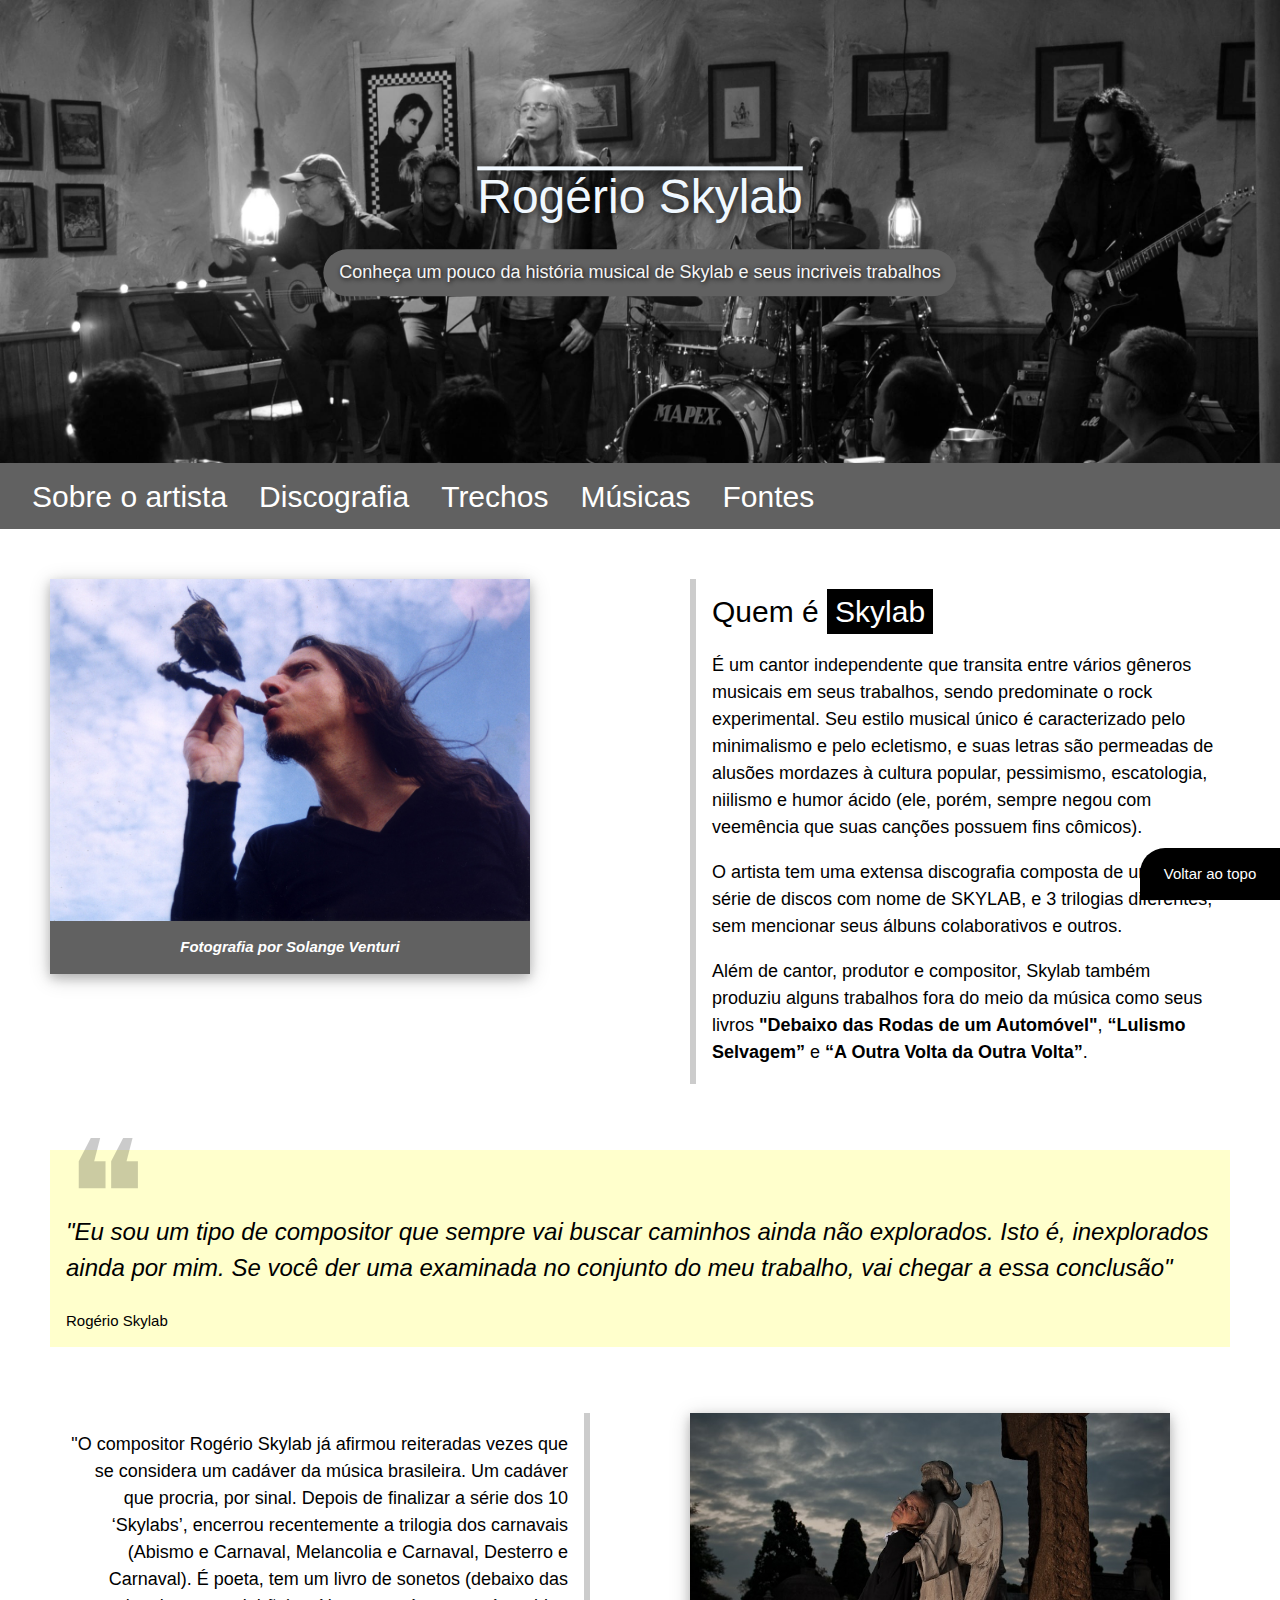
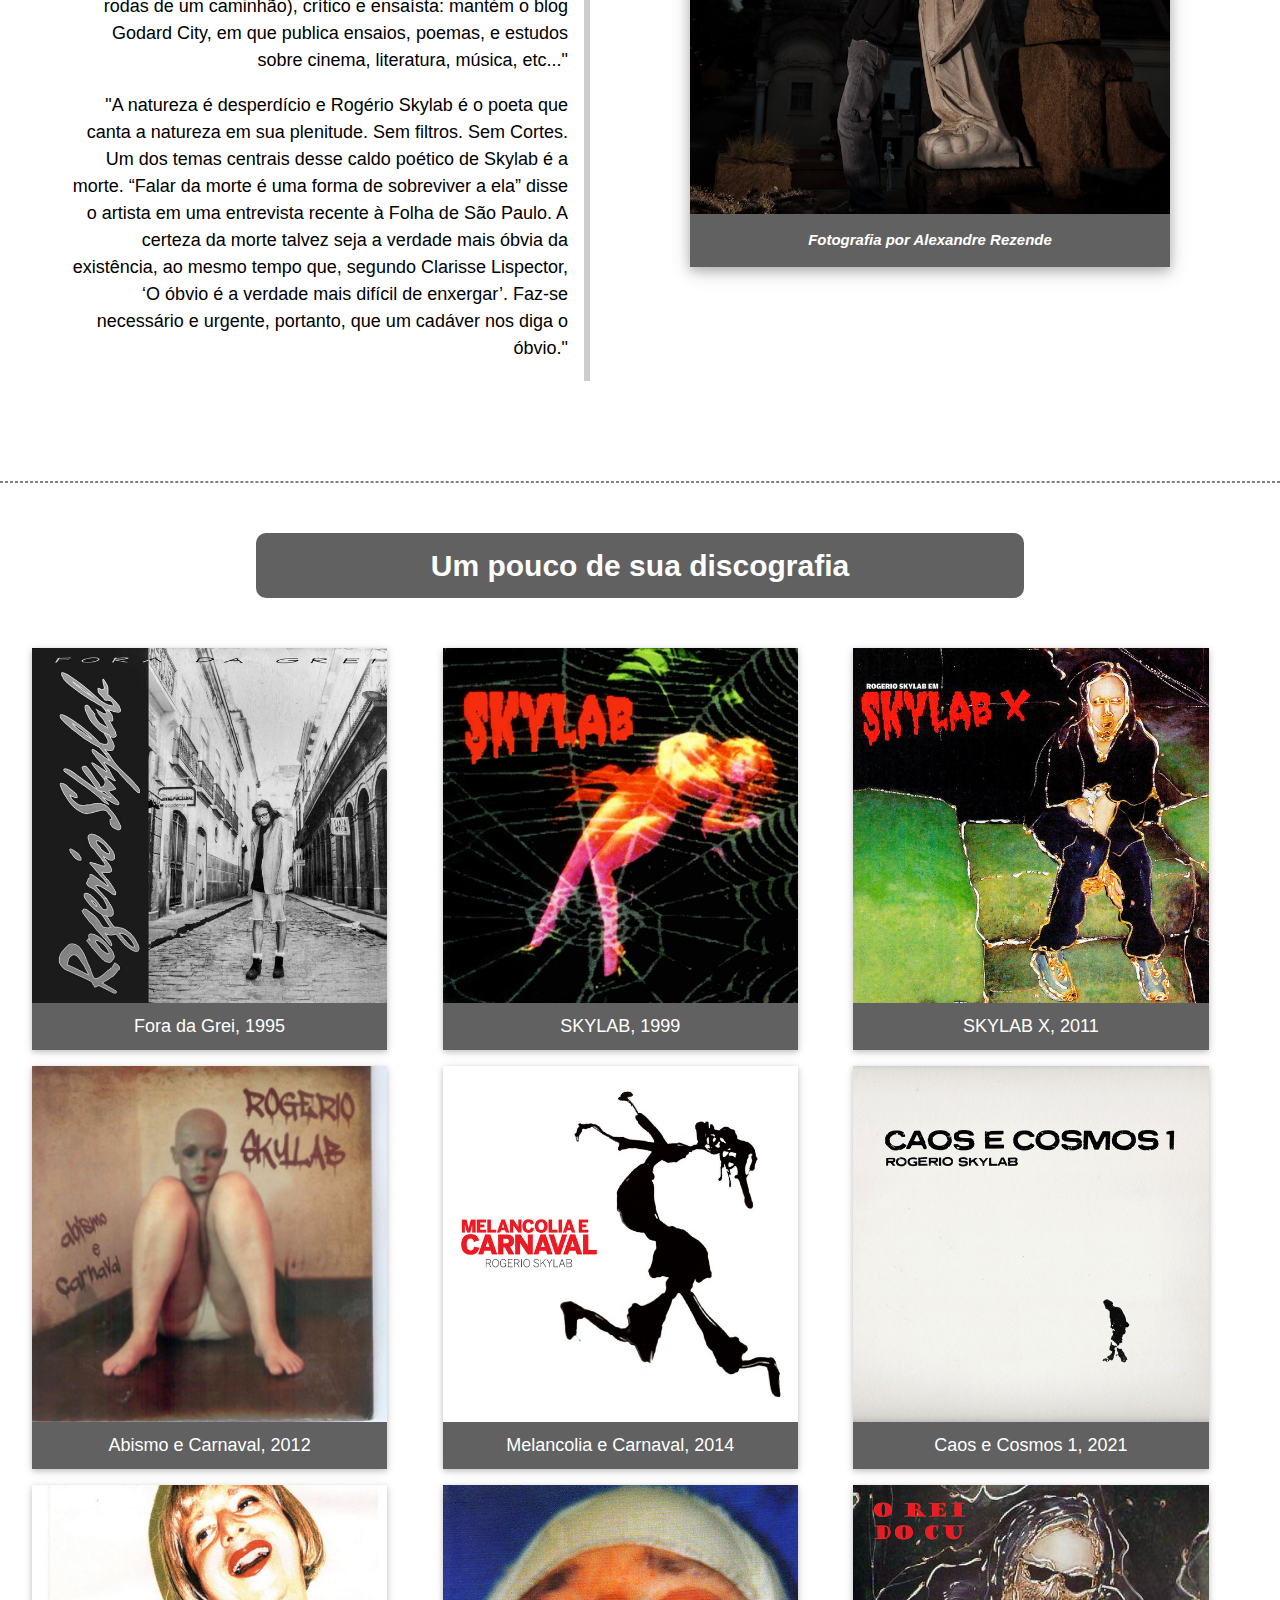
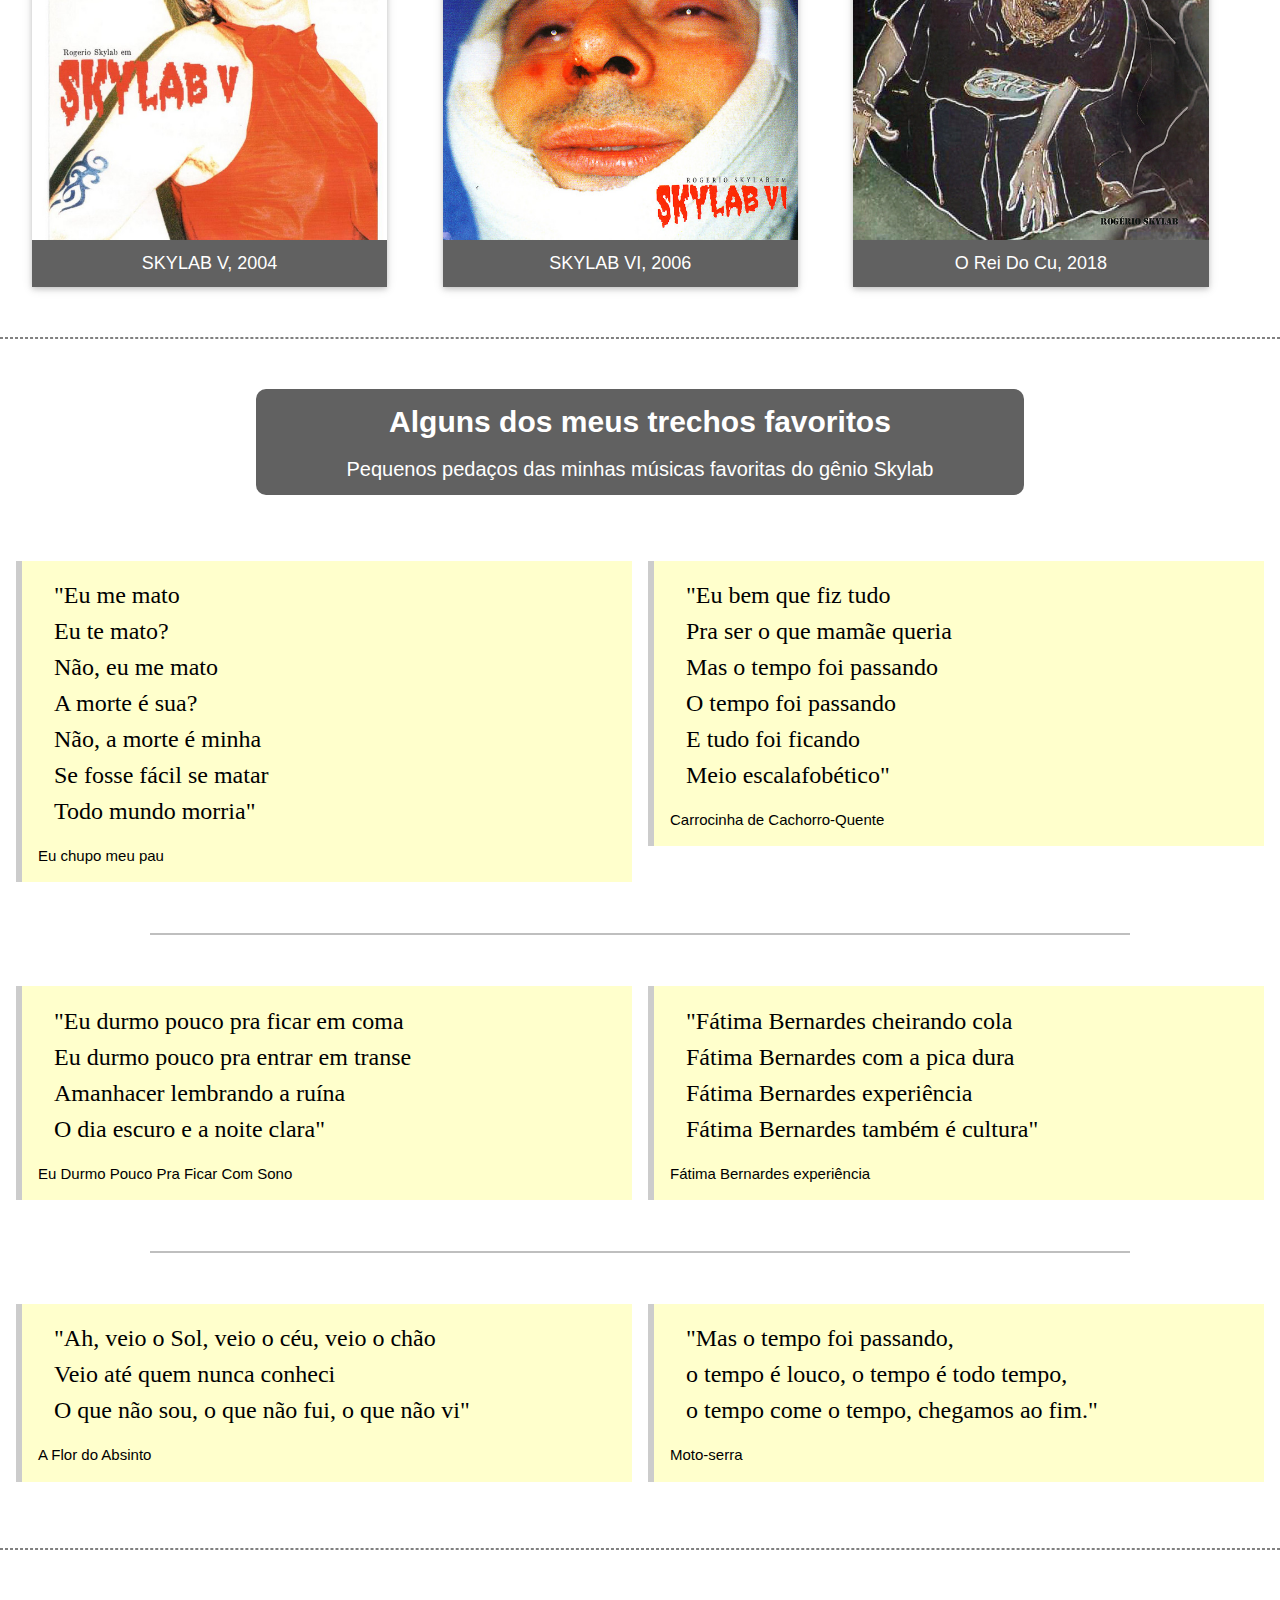
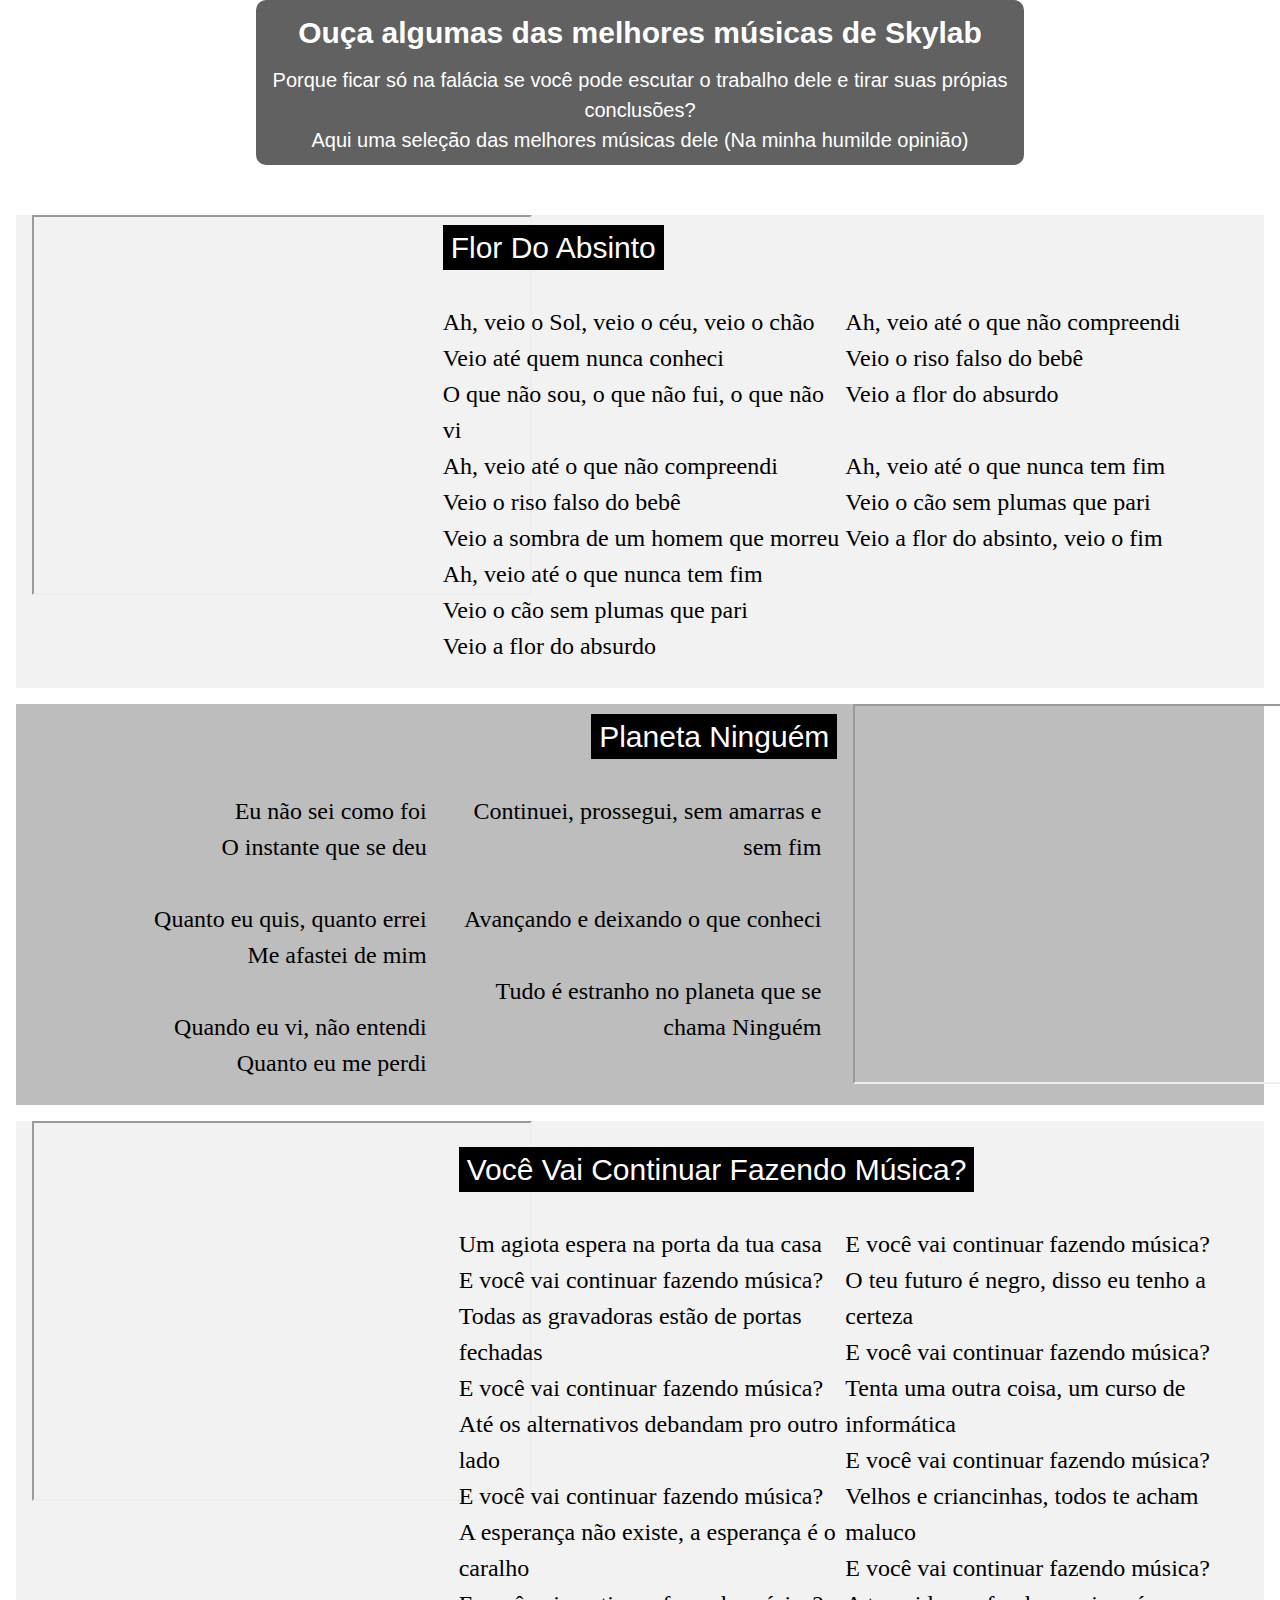
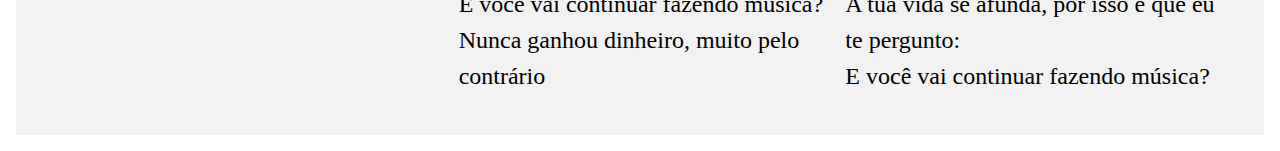
==== commit 20ae8266: "Add files via upload" ====
--- a/index.html
+++ b/index.html
@@ -129,8 +129,8 @@
                     <div class="w3-card cover">
                         <img src="imgs/fora_da_grei.jpg" alt="Capa do álbum Fora da Grei">
                         <div class="texto">
-                            <ul class="list">
-                                <h3>Tracklist</h3>
+                            <h3>Tracklist</h3>
+                            <ul class="list">
                                 <li>Uma Ideia na Mão e um Violão Vagabundo na Cabeça</li>
                                 <li>Fora da Grei</li>
                                 <li>Blues do Para-Choque</li>
@@ -153,8 +153,8 @@
                     <div class="w3-card cover">
                         <img src="imgs/skylab.jpeg" alt="Capa do álbum SKYLAB">
                         <div class="texto">
-                            <ul class="list">
-                                <h3>Tracklist</h3>
+                            <h3>Tracklist</h3>
+                            <ul class="list">
                                 <li>Motosserra</li>
                                 <li>Urubu</li>
                                 <li>Matador de Passarinho</li>
@@ -177,8 +177,8 @@
                     <div class="w3-card cover">
                         <img src="imgs/skylab_x.jpeg" alt="Capa do álbum SKYLAB X">
                         <div class="texto">
-                            <ul class="list">
-                                <h3>Tracklist</h3>
+                            <h3>Tracklist</h3>
+                            <ul class="list">
                                 <li>Analfabeto</li>
                                 <li>Se Tá Tudo Por Um Triz</li>
                                 <li>Aonde Eu Vivo, Aonde Eu Moro</li>
@@ -208,8 +208,8 @@
                     <div class="w3-card cover">
                         <img src="imgs/abismo_carnaval.jpeg" alt="Capa do álbum Abismo e Carnaval">
                         <div class="texto">
-                            <ul class="list">
-                                <h3>Tracklist</h3>
+                          <h3>Tracklist</h3>
+                            <ul class="list">
                                 <li>Abismo E Carnaval</li>
                                 <li>Sem Saída</li>
                                 <li>Um Acorde Imperfeito</li>
@@ -234,8 +234,8 @@
                     <div class="w3-card cover">
                         <img src="imgs/melancolia_carnaval.jpeg" alt="Capa do álbum Melancolia e Carnaval">
                         <div class="texto">
-                            <ul class="list">
-                                <h3>Tracklist</h3>
+                          <h3>Tracklist</h3>
+                            <ul class="list">
                                 <li>Elegante, Decadente</li>
                                 <li>Beira Do Cais</li>
                                 <li>Palavras São Voláteis</li>
@@ -258,8 +258,8 @@
                     <div class="w3-card cover">
                         <img src="imgs/caos_cosmos_1.jpeg" alt="Capa do álbum Caos e Cosmos 1">
                         <div class="texto">
-                            <ul class="list">
-                                <h3>Tracklist</h3>
+                          <h3>Tracklist</h3>
+                            <ul class="list">
                                 <li>Nave Prateada</li>
                                 <li>As Vozes</li>
                                 <li>E recomeça tudo a girar</li>
@@ -292,8 +292,8 @@
                     <div class="w3-card cover">
                         <img src="imgs/skylab_v.jpg" alt="Capa do álbum SKYLAB V">
                         <div class="texto">
-                            <ul class="list">
-                                <h3>Tracklist</h3>
+                          <h3>Tracklist</h3>
+                            <ul class="list">
                                 <li>Os Ratos</li>
                                 <li>Tarado</li>
                                 <li>Você Vai Continuar Fazendo Mùsica?</li>
@@ -323,8 +323,8 @@
                     <div class="w3-card cover">
                         <img src="imgs/skylab_vi.jpg" alt="Capa do álbum SKYLAB VI">
                         <div class="texto">
-                            <ul class="list">
-                                <h3>Tracklist</h3>
+                          <h3>Tracklist</h3>
+                            <ul class="list">
                                 <li>Alucinação</li>
                                 <li>Isto Não É John Cage</li>
                                 <li>Cu E Boca</li>
@@ -355,8 +355,8 @@
                     <div class="w3-card cover">
                         <img src="imgs/o_rei_do_cu.jpg" alt="Capa do álbum O Rei Do Cu">
                         <div class="texto">
-                            <ul class="list">
-                                <h3>Tracklist</h3>
+                          <h3>Tracklist</h3>
+                            <ul class="list">
                                 <li>Eu durmo pouco pra ficar com sono</li>
                                 <li>Dedo no cu e gritaria</li>
                                 <li>O Eco da Queda</li>
@@ -479,8 +479,8 @@
             </div>
             <div class="w3-row-padding light-gray w3-margin">
                 <div class="w3-third">
-                    <iframe width="100%" height="380px" src="https://www.youtube.com/embed/WhqNYM1MhlM"
-                        title="YouTube video player" frameborder="0"
+                    <iframe  width="500" height="380" src="https://www.youtube.com/embed/WhqNYM1MhlM"
+                        title="YouTube video player"
                         allow="accelerometer; autoplay; clipboard-write; encrypted-media; gyroscope; picture-in-picture; web-share"
                         allowfullscreen></iframe>
                 </div>
@@ -538,16 +538,16 @@
                     </div>
                 </div>
                 <div class="w3-third">
-                    <iframe width="100%" height="380px" src="https://www.youtube.com/embed/V1DtzU89Ilk"
-                        title="YouTube video player" frameborder="0"
+                    <iframe  width="500" height="380" src="https://www.youtube.com/embed/V1DtzU89Ilk"
+                        title="YouTube video player"
                         allow="accelerometer; autoplay; clipboard-write; encrypted-media; gyroscope; picture-in-picture; web-share"
                         allowfullscreen></iframe>
                 </div>
             </div>
             <div class="w3-row-padding light-gray w3-margin">
                 <div class="w3-third">
-                    <iframe width="100%" height="380px" src="https://www.youtube.com/embed/vjGY23rPkog"
-                        title="YouTube video player" frameborder="0"
+                    <iframe  width="500" height="380" src="https://www.youtube.com/embed/vjGY23rPkog"
+                        title="YouTube video player"
                         allow="accelerometer; autoplay; clipboard-write; encrypted-media; gyroscope; picture-in-picture; web-share"
                         allowfullscreen></iframe>
                 </div>
@@ -578,13 +578,11 @@
                                     E você vai continuar fazendo música? <br></p>
                             </div>
                         </div>
-
-                    </div>
-                </div>
-
+                    </div>
+                </div>
             </div>
         </div>
     </div>
 </body>
 
-</html>+</html>
--- a/css/style.css
+++ b/css/style.css
@@ -39,7 +39,6 @@
 }
 
 .skylab-info{
-    width: 70%;
     margin: 50px;
 }
 
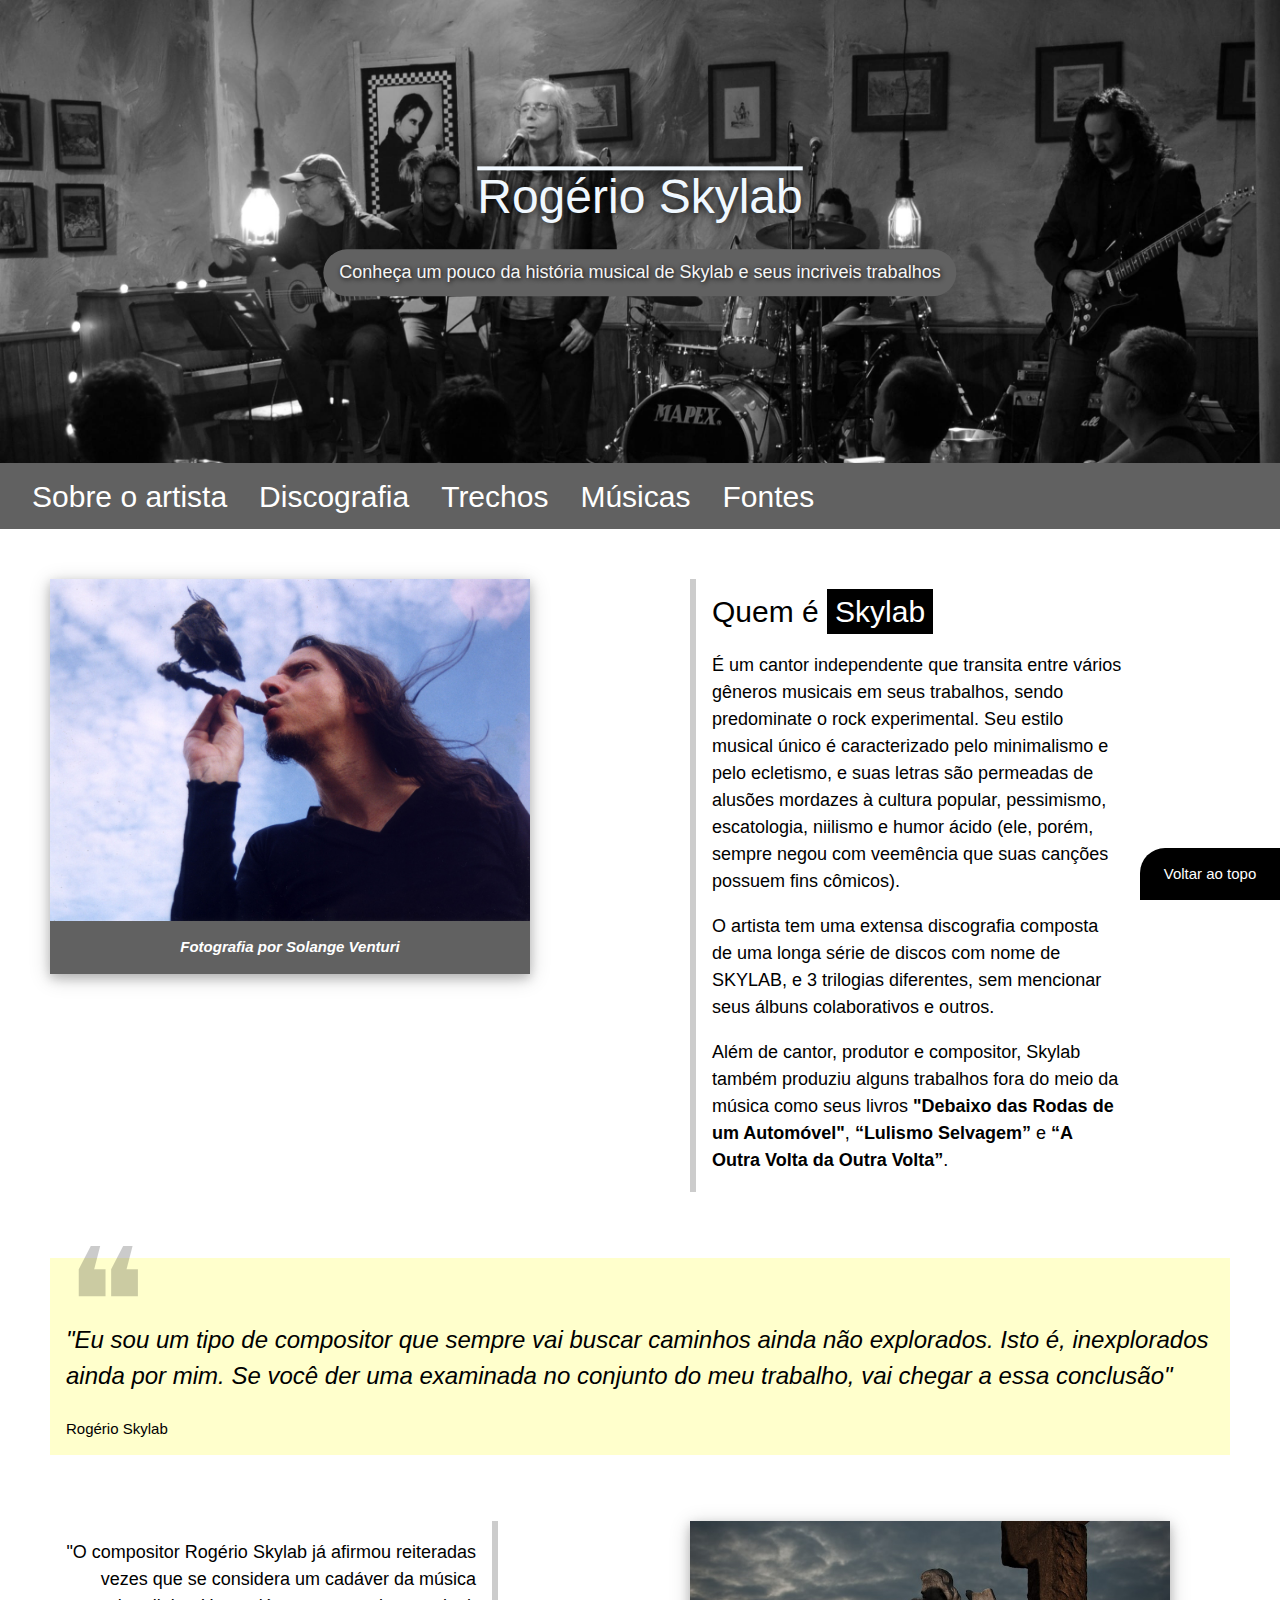
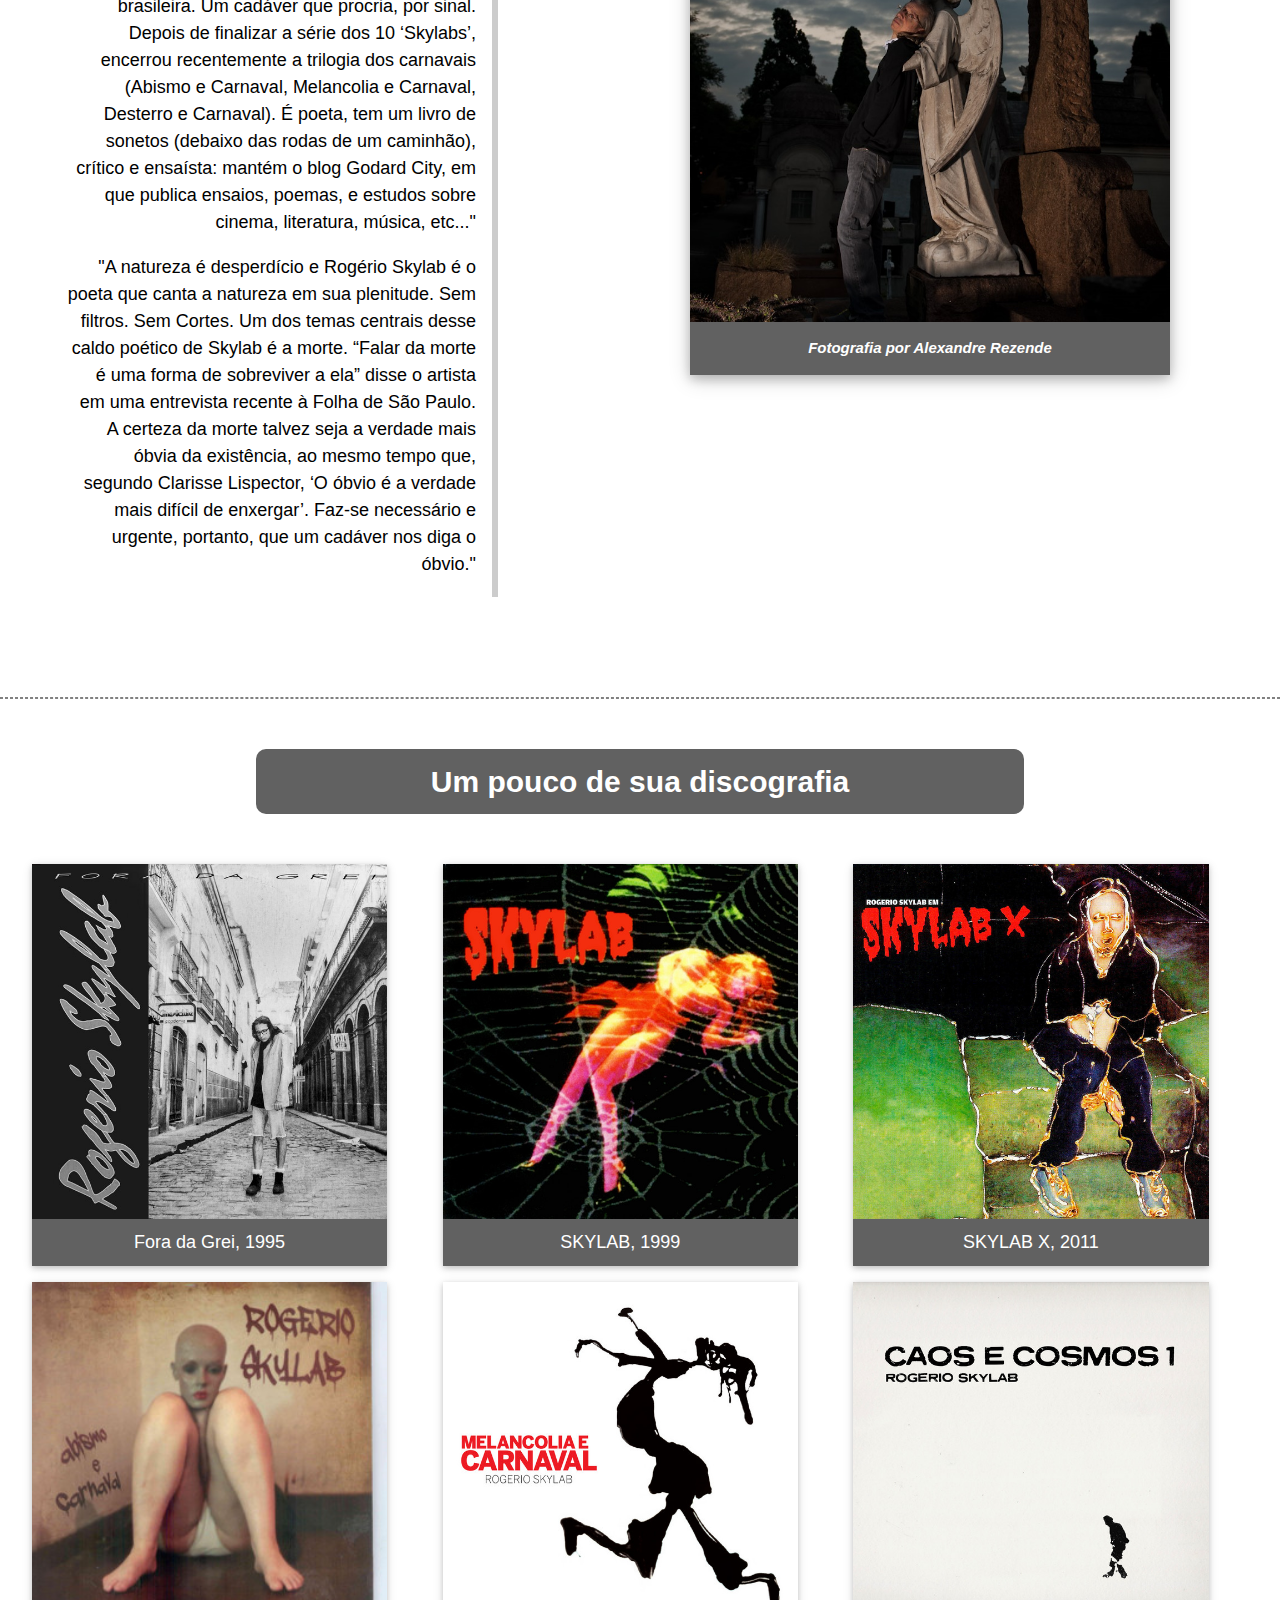
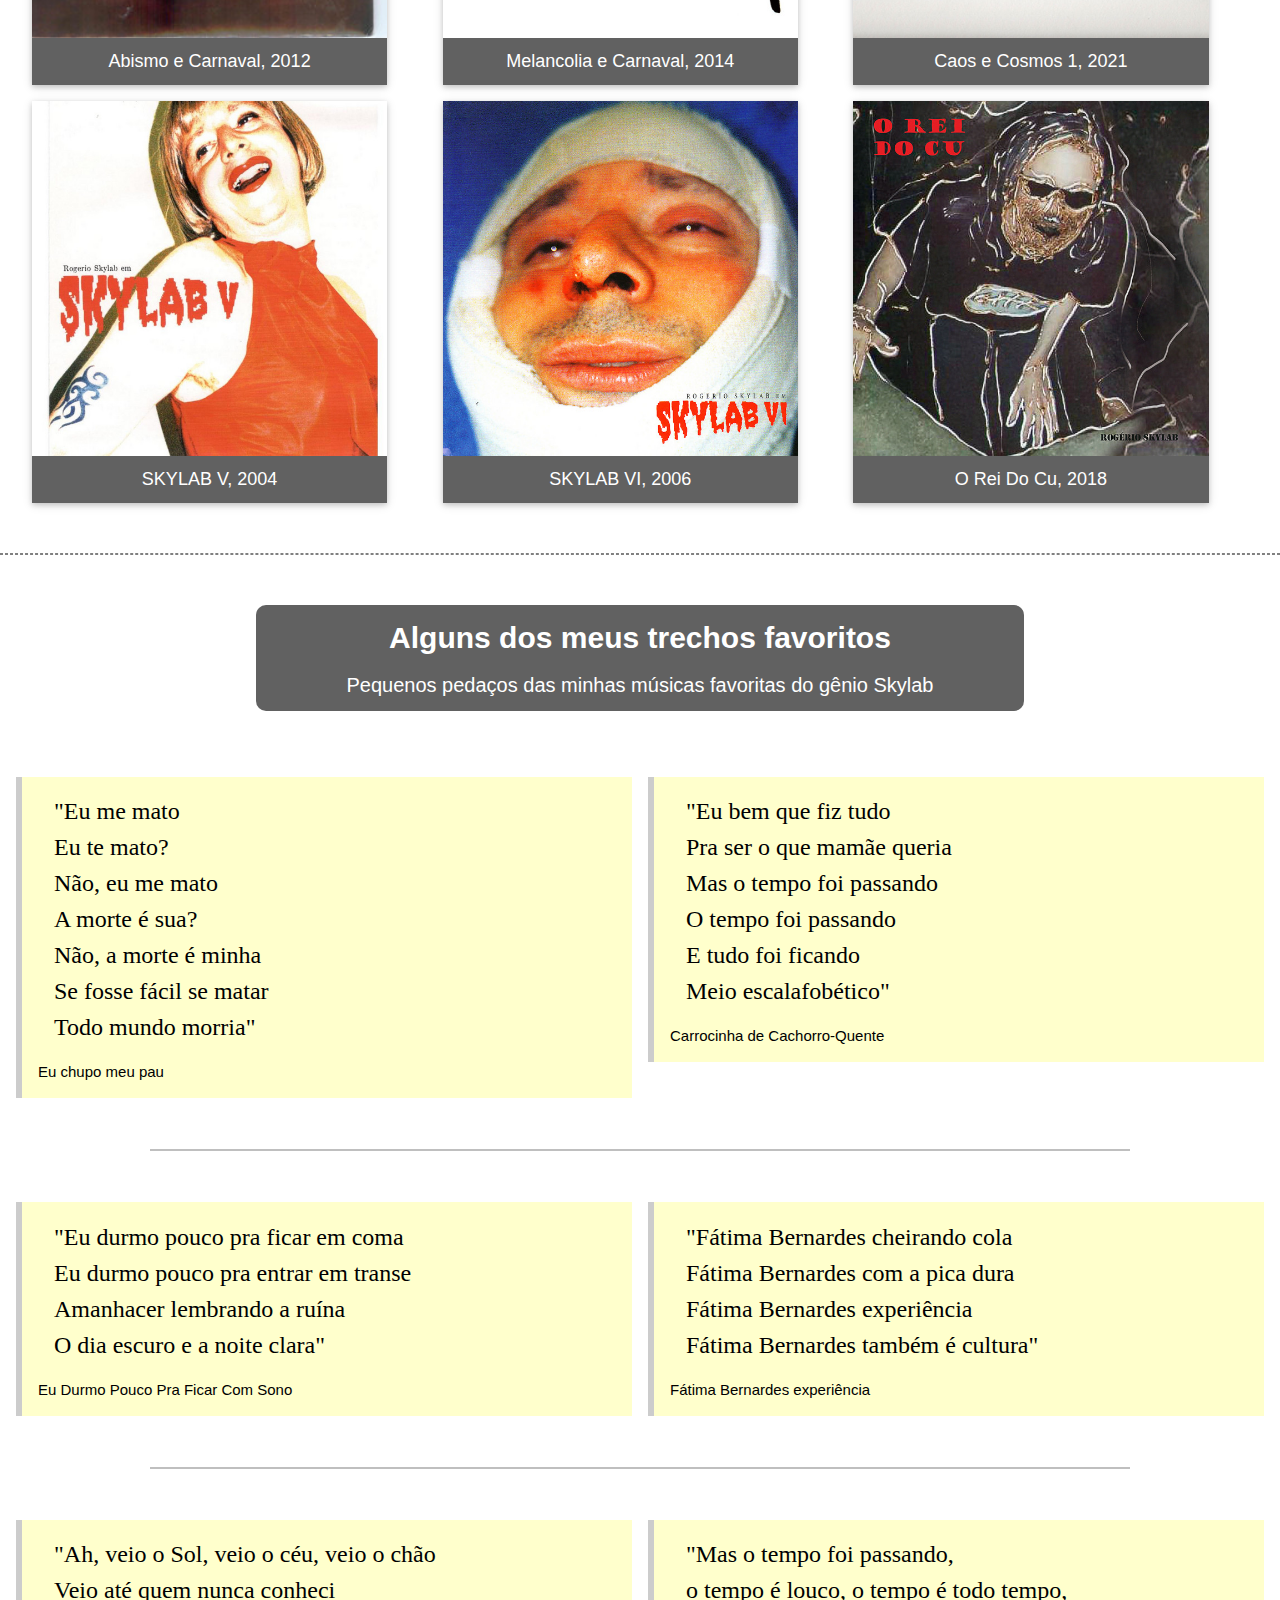
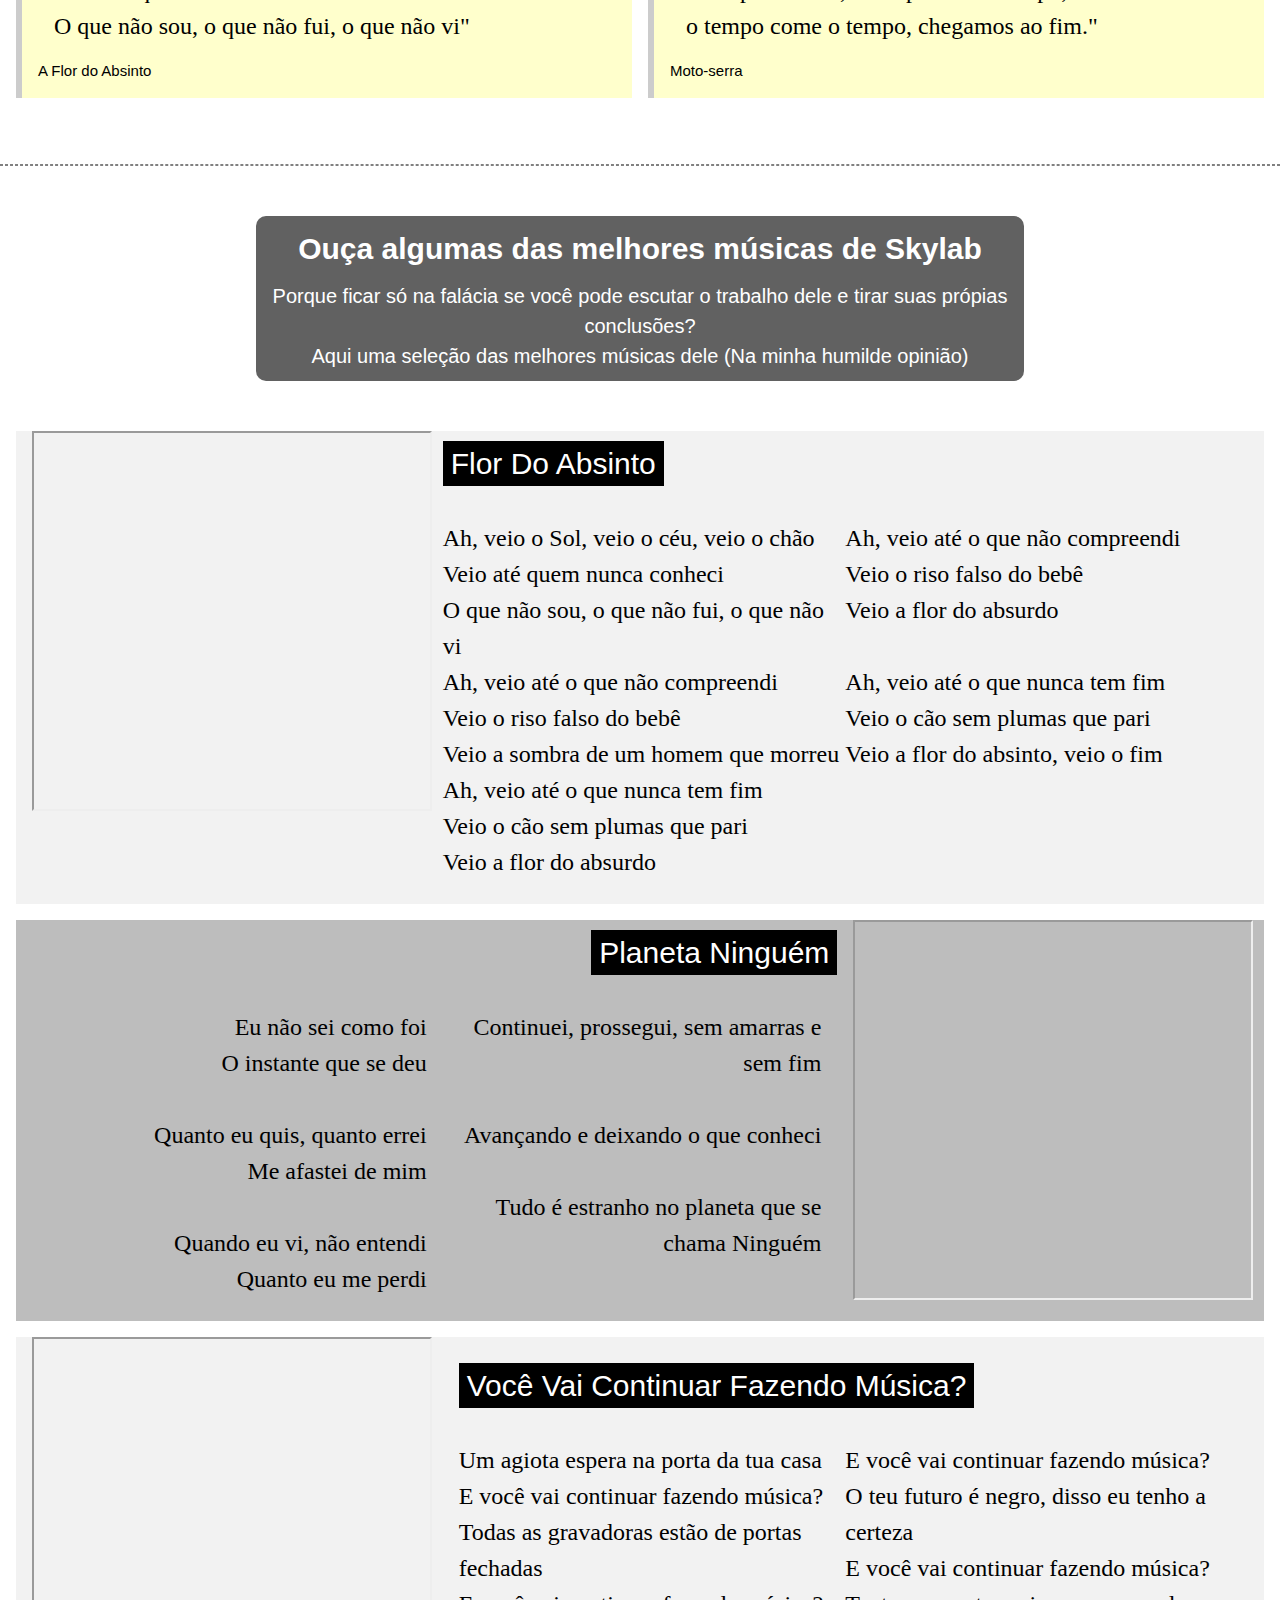
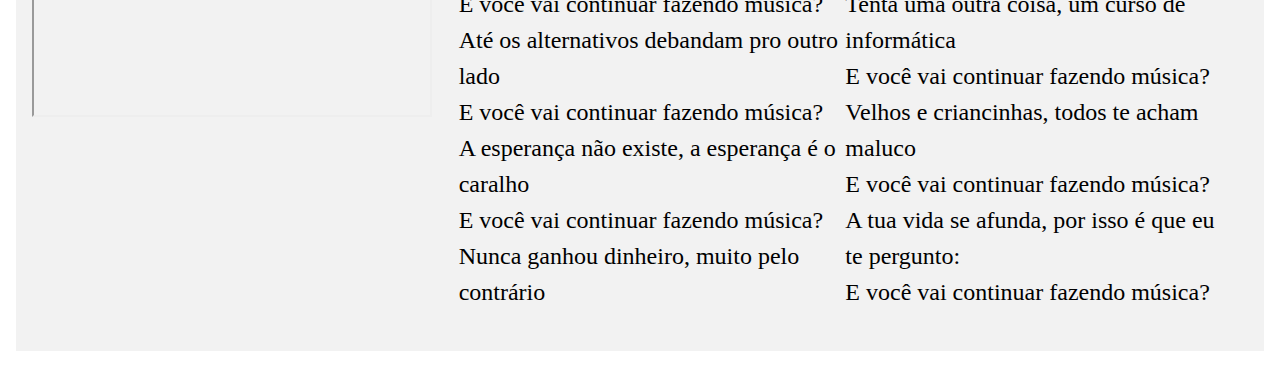
==== commit 9e832c5c: "Add files via upload" ====
--- a/index.html
+++ b/index.html
@@ -479,7 +479,7 @@
             </div>
             <div class="w3-row-padding light-gray w3-margin">
                 <div class="w3-third">
-                    <iframe  width="500" height="380" src="https://www.youtube.com/embed/WhqNYM1MhlM"
+                    <iframe  width="400" height="380" src="https://www.youtube.com/embed/WhqNYM1MhlM"
                         title="YouTube video player"
                         allow="accelerometer; autoplay; clipboard-write; encrypted-media; gyroscope; picture-in-picture; web-share"
                         allowfullscreen></iframe>
@@ -538,7 +538,7 @@
                     </div>
                 </div>
                 <div class="w3-third">
-                    <iframe  width="500" height="380" src="https://www.youtube.com/embed/V1DtzU89Ilk"
+                    <iframe  width="400" height="380" src="https://www.youtube.com/embed/V1DtzU89Ilk"
                         title="YouTube video player"
                         allow="accelerometer; autoplay; clipboard-write; encrypted-media; gyroscope; picture-in-picture; web-share"
                         allowfullscreen></iframe>
@@ -546,7 +546,7 @@
             </div>
             <div class="w3-row-padding light-gray w3-margin">
                 <div class="w3-third">
-                    <iframe  width="500" height="380" src="https://www.youtube.com/embed/vjGY23rPkog"
+                    <iframe  width="400" height="380" src="https://www.youtube.com/embed/vjGY23rPkog"
                         title="YouTube video player"
                         allow="accelerometer; autoplay; clipboard-write; encrypted-media; gyroscope; picture-in-picture; web-share"
                         allowfullscreen></iframe>
--- a/css/style.css
+++ b/css/style.css
@@ -39,6 +39,7 @@
 }
 
 .skylab-info{
+    width: 70%;
     margin: 50px;
 }
 
@@ -60,8 +61,9 @@
     font-weight: 1000;
     font-size-adjust: 60%;
 }
-.list h3{
+.texto h3{
     text-decoration:underline dotted;
+    margin: 16px;
 }
 .texto:hover {
     opacity: 1;
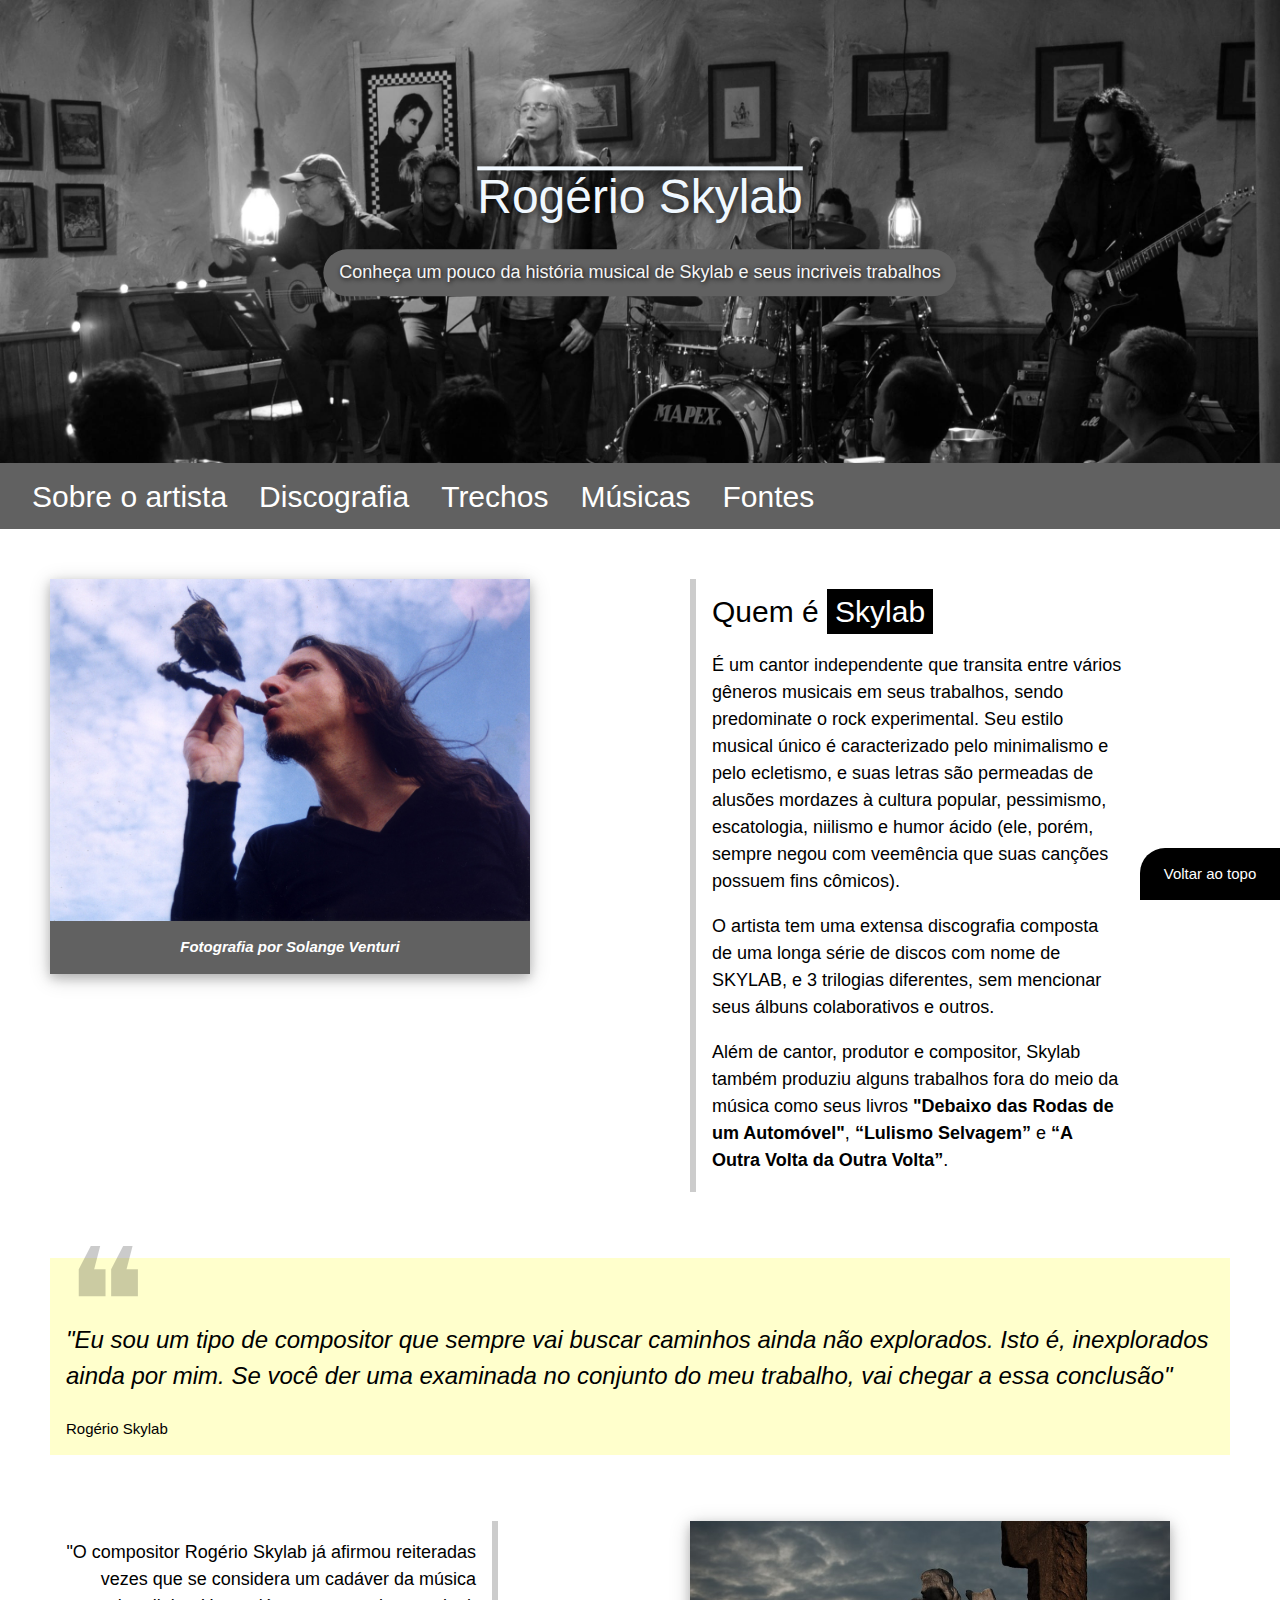
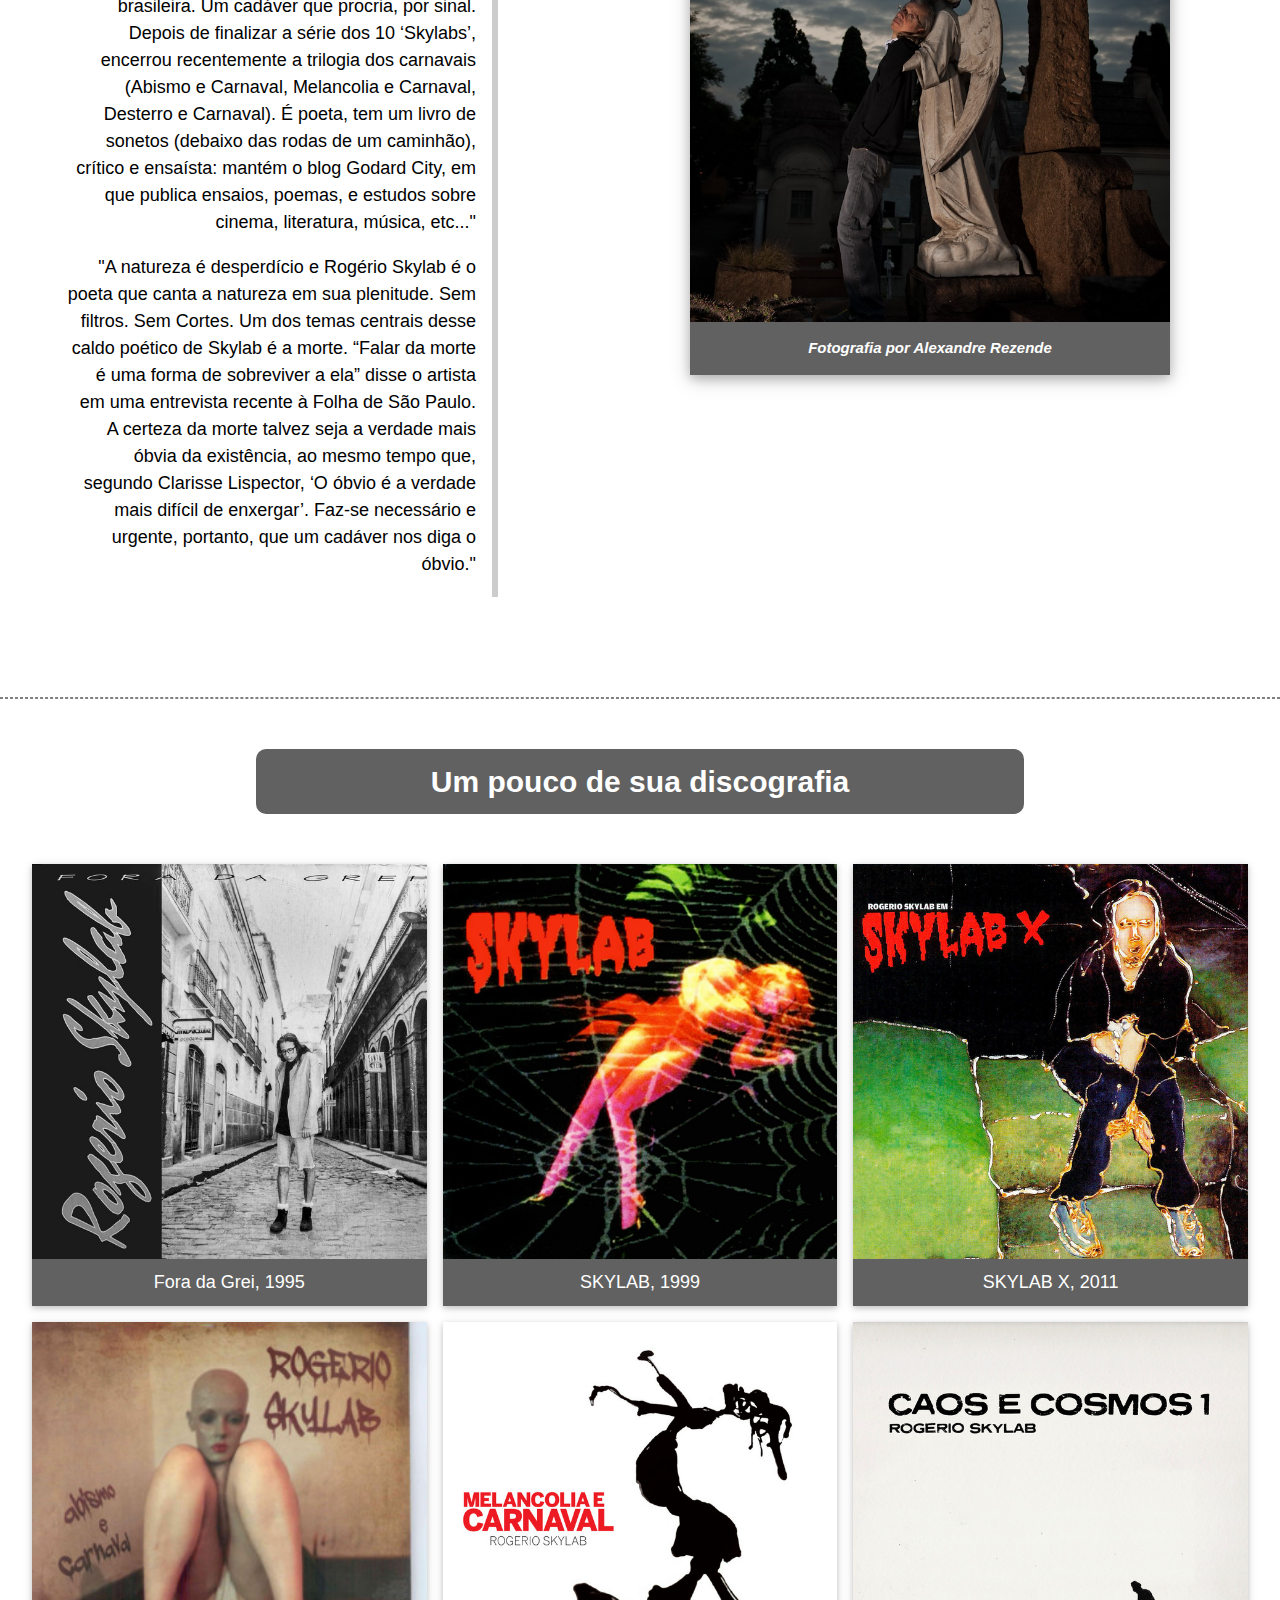
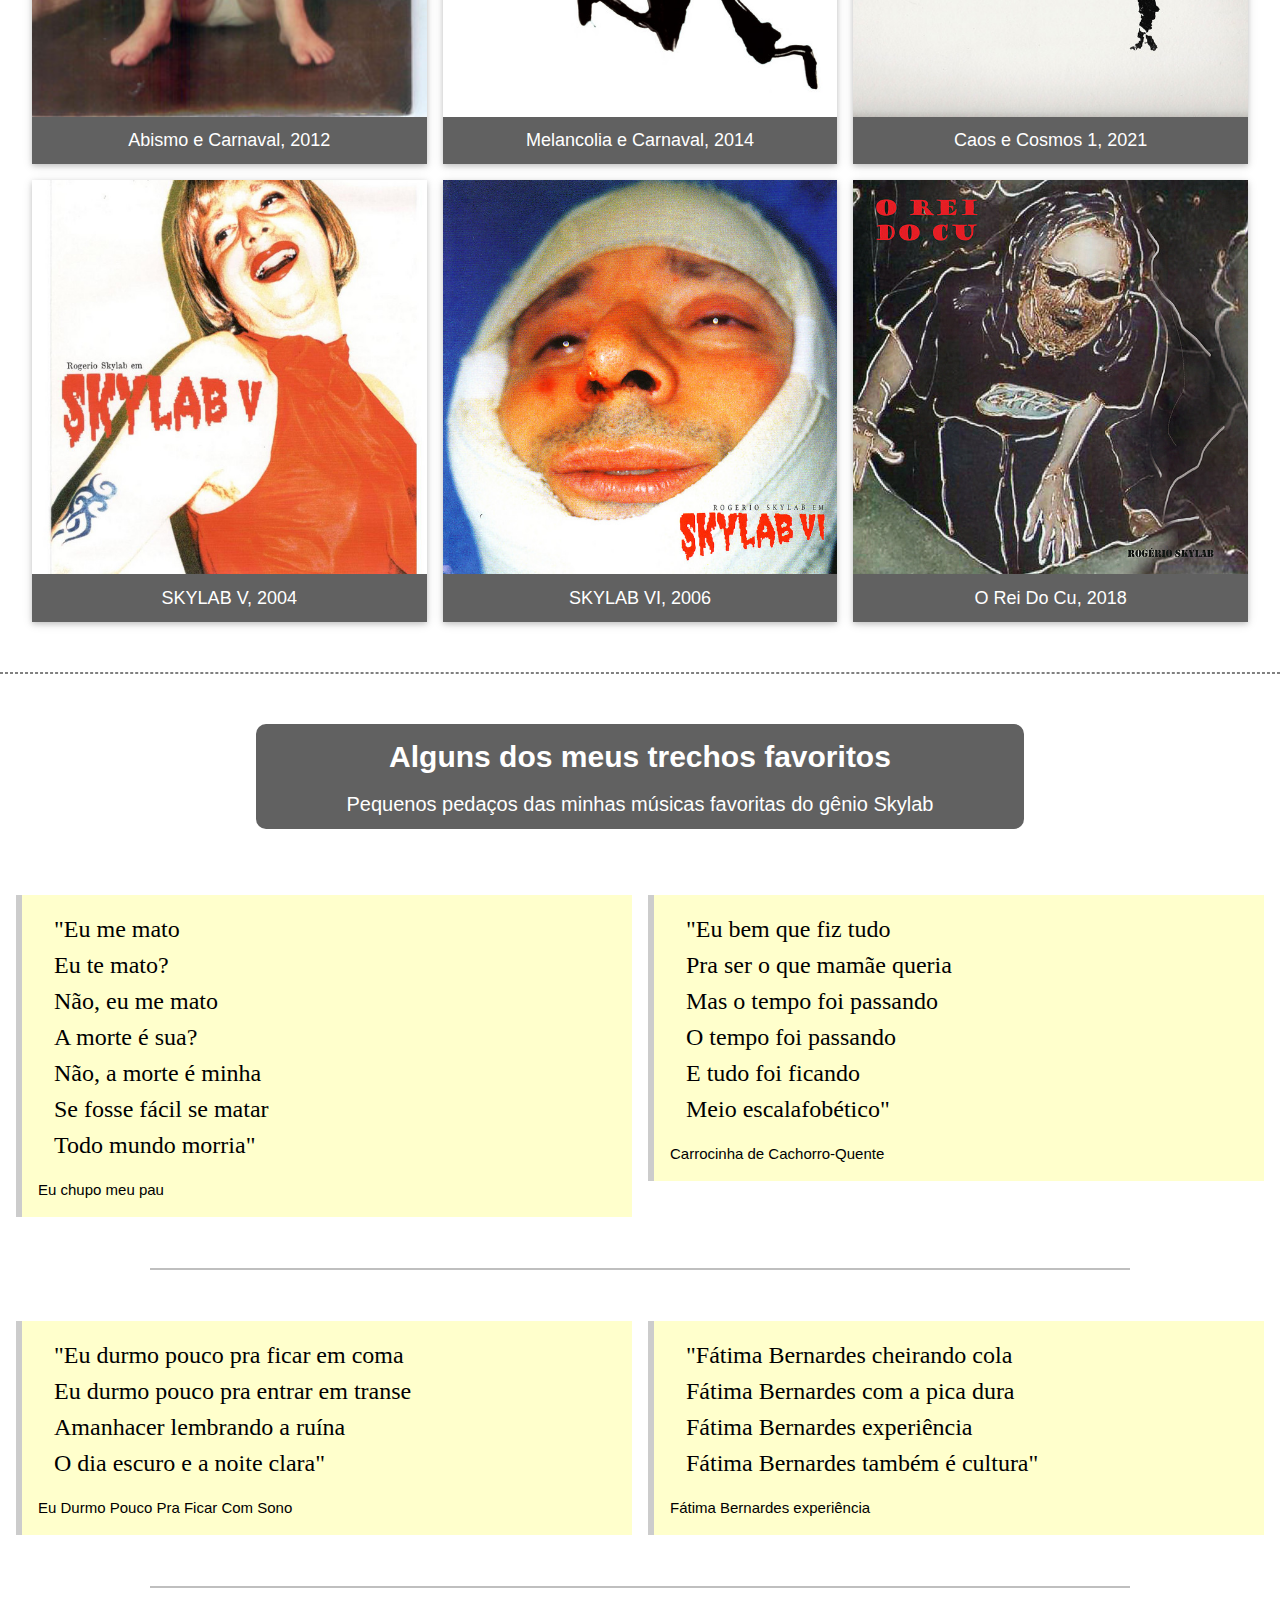
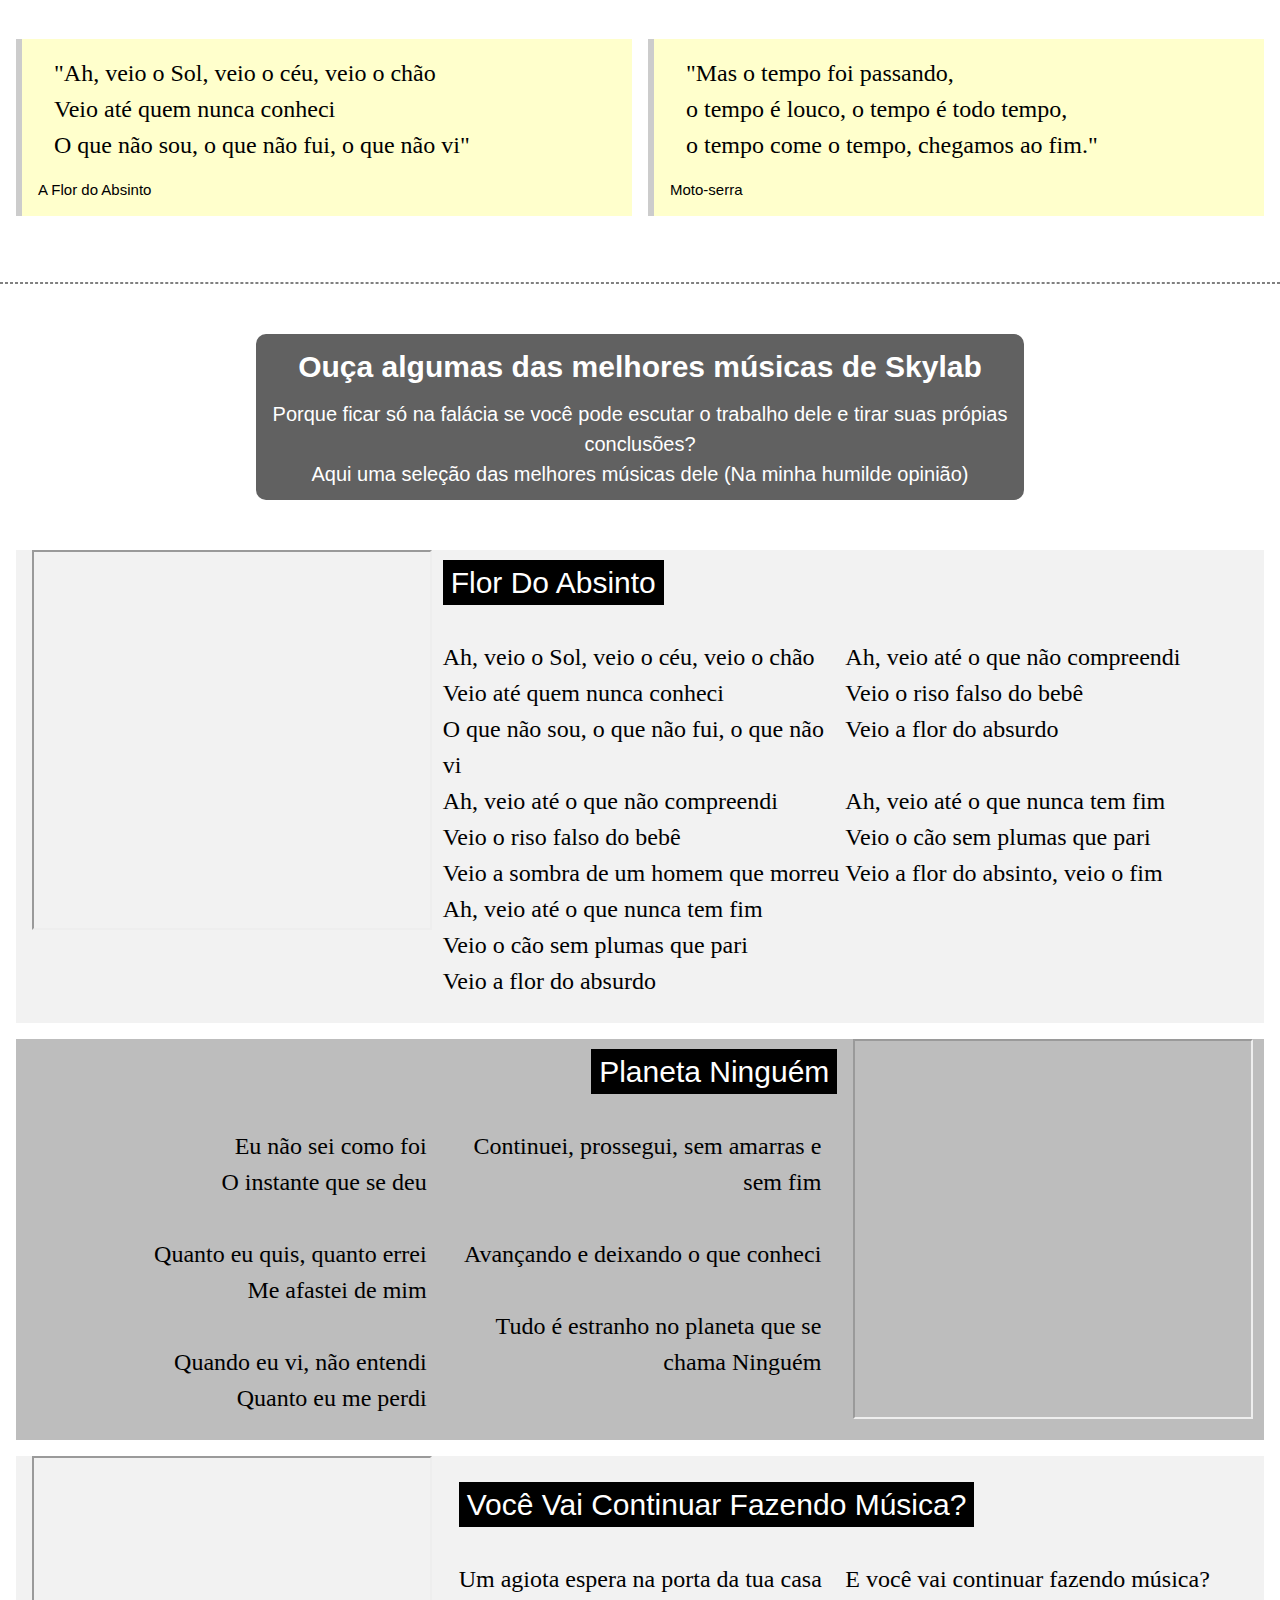
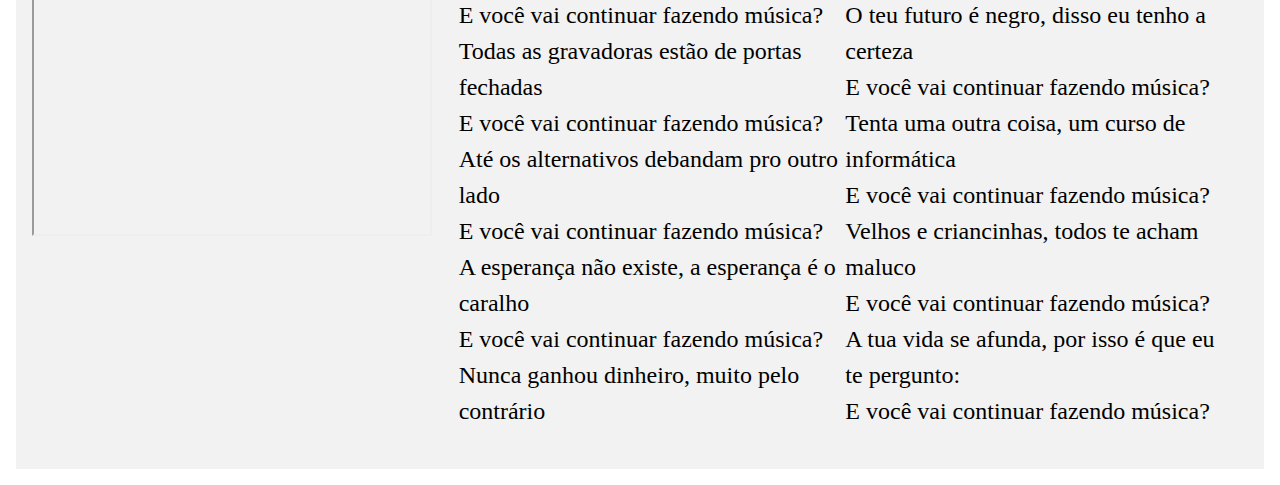
==== commit 95842412: "scroll" ====
--- a/index.html
+++ b/index.html
@@ -293,6 +293,7 @@
                         <img src="imgs/skylab_v.jpg" alt="Capa do álbum SKYLAB V">
                         <div class="texto">
                           <h3>Tracklist</h3>
+                          <div class="list-div">
                             <ul class="list">
                                 <li>Os Ratos</li>
                                 <li>Tarado</li>
@@ -314,6 +315,7 @@
                                 <li>Fátima Bernardes experiência</li>
                             </ul>
                         </div>
+                    </div>
                         <div class="w3-container w3-dark-gray w3-center">
                             <h5>SKYLAB V, 2004</h5>
                         </div>
@@ -324,6 +326,7 @@
                         <img src="imgs/skylab_vi.jpg" alt="Capa do álbum SKYLAB VI">
                         <div class="texto">
                           <h3>Tracklist</h3>
+                          <div class="list-div">
                             <ul class="list">
                                 <li>Alucinação</li>
                                 <li>Isto Não É John Cage</li>
@@ -346,6 +349,7 @@
                                 <li>Tudo</li>
                             </ul>
                         </div>
+                        </div>
                         <div class="w3-container w3-dark-gray w3-center">
                             <h5>SKYLAB VI, 2006</h5>
                         </div>
--- a/css/style.css
+++ b/css/style.css
@@ -23,7 +23,6 @@
 
 .cover {
     position: relative;
-    width: 90%;
 }
 .cover img, .card-img{
     width: 100%;
@@ -58,9 +57,15 @@
 }
 .list{
     color: rgb(0, 0, 0);
-    font-weight: 1000;
+    font-weight: 500;
     font-size-adjust: 60%;
+    overflow: scroll;
 }
+
+.list-div {
+    overflow: auto;
+}
+
 .texto h3{
     text-decoration:underline dotted;
     margin: 16px;
@@ -113,6 +118,7 @@
 #subtitulo {
     color: whitesmoke;
     text-shadow: 1px 1px 5px #000;
+    font-weight: 500;
 }
 #header {
     width: 100%;
